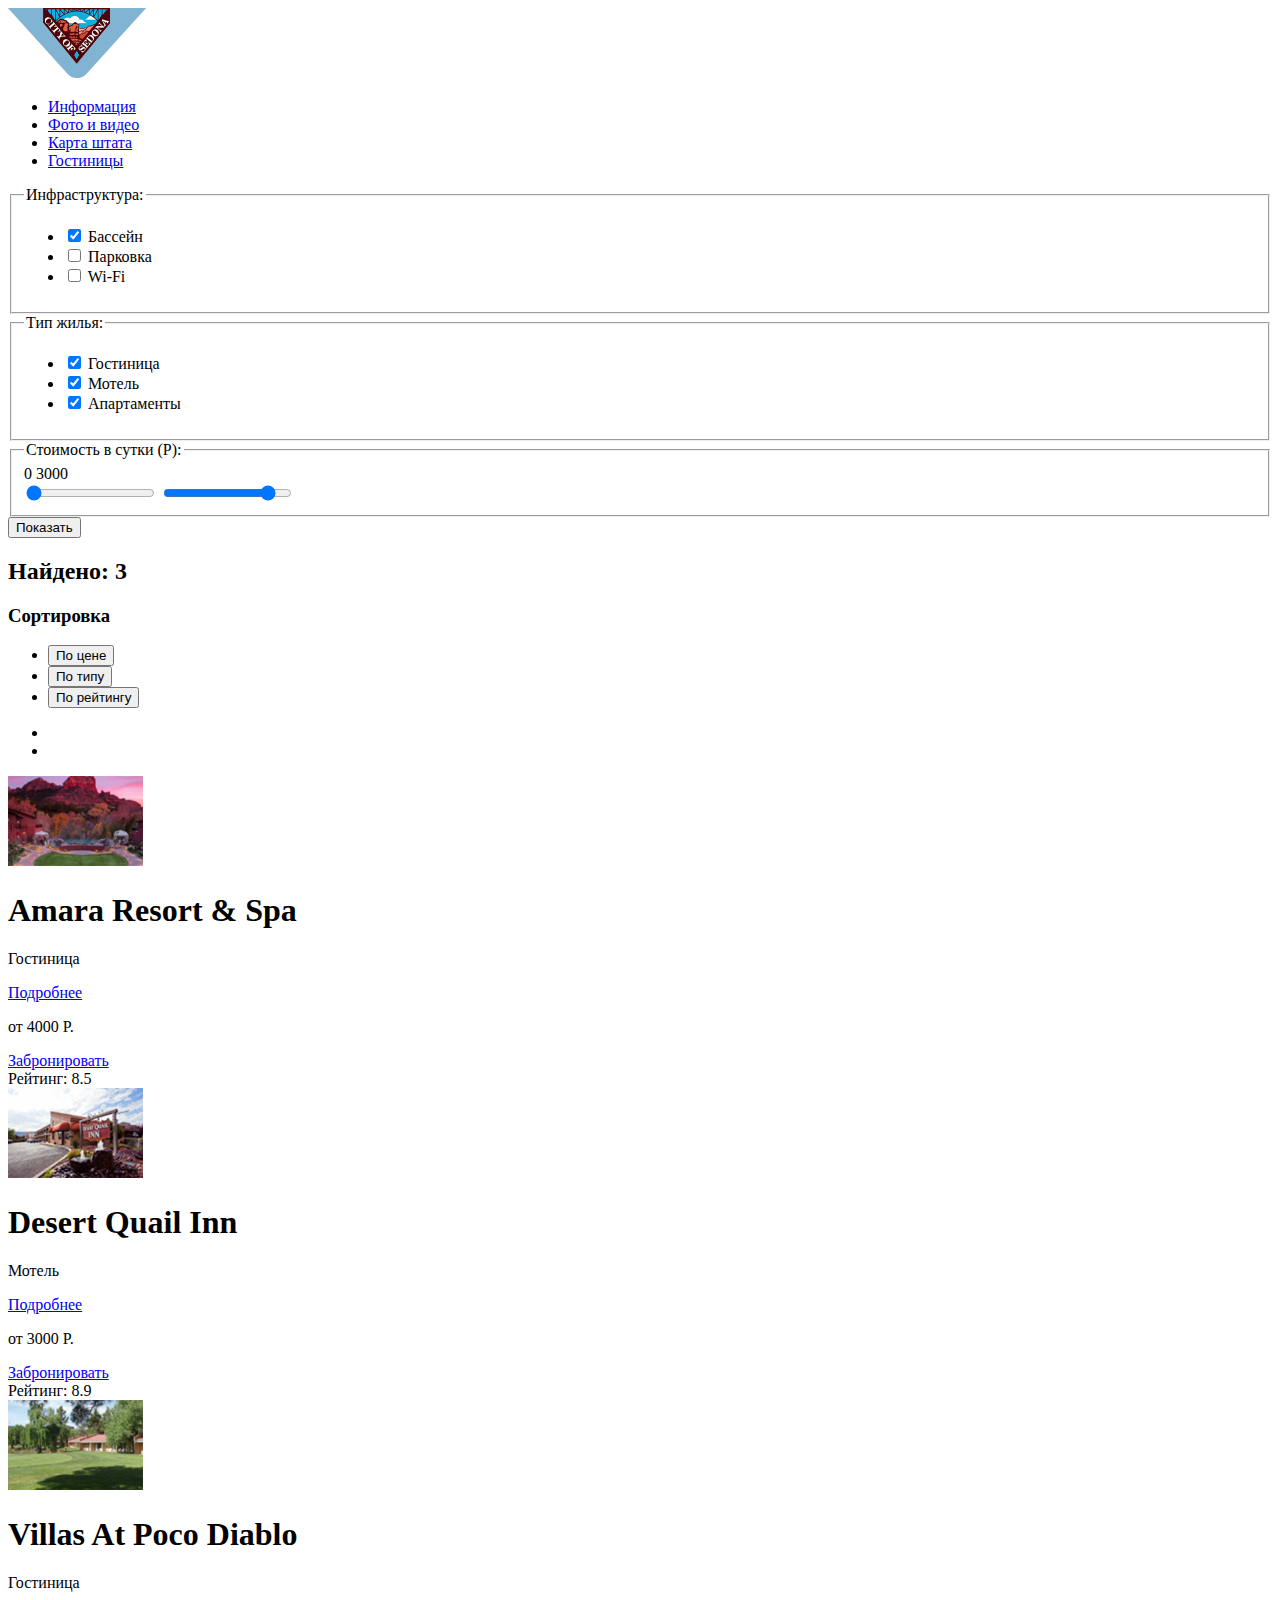
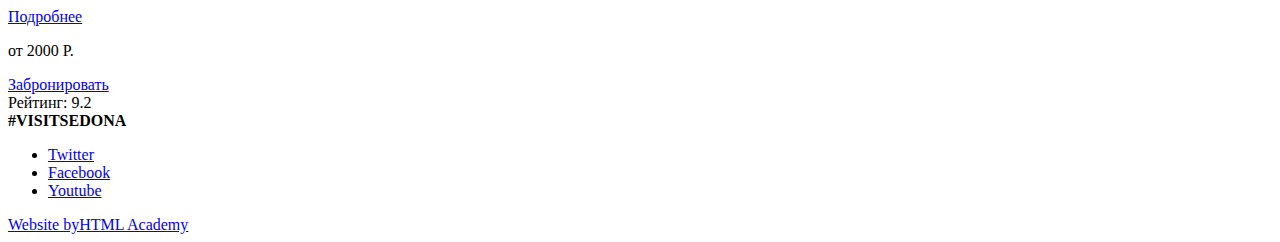
==== hotels.html @ 43c9b378 "Изменения в разметке" ====
<!DOCTYPE html>
<html lang="ru">
  <head>
    <meta charset="utf-8">
    <title>HTML Academy: Седона</title>
  </head>
  <body>
    <header class='main-header'>
      <nav class='main-navigation'>
        <a href='#' class='main-header-logo'>
            <img src='img/logo@2x.png' height='70' width='138' alt='Логотип Седоны'>  
        </a>  
        <ul class='site-navigation'>
          <li><a href='info.html'>Информация</a></li>
          <li><a href='media.html'>Фото и видео</a></li>
          <li><a href='map.html'>Карта штата</a></li>
          <li class='site-navigation-current'><a href='hotels.html'>Гостиницы</a></li>     
        </ul>
      </nav>
    </header>
    
    <main>   

        <form class='filter' method='get' action='http://echo.htmlacademy.ru'>
            <fieldset>
                <legend>Инфраструктура:</legend>
                <ul>
                    <li class='filter-option'>
                        <input type='checkbox' id='filter-option-pool' class='invisible filter-input' name='infrastructure-pool' checked>
                        <label for='filter-option-pool'>Бассейн</label>
                    </li>
                    <li class='filter-option'>
                        <input type='checkbox' id='filter-option-parking' class='invisible filter-input' name='infrastructure-parking'>
                        <label for='filter-option-parking'>Парковка</label>
                    </li>
                    <li class='filter-option'>
                        <input type='checkbox' id='filter-option-wi-fi' class='invisible filter-input' name='infrastructure-wi-fi'>
                        <label for='filter-option-wi-fi'>Wi-Fi</label>
                    </li>    
                </ul>    
            </fieldset>
            <fieldset>
                <legend>Тип жилья:</legend>
                <ul>
                    <li class='filter-option'>
                        <input type='checkbox' id='filter-option-hotel' class='invisible filter-input' name='accommodation-hotel' checked>
                        <label for='filter-option-hotel'>Гостиница</label>
                    </li>
                    <li class='filter-option'>    
                        <input type='checkbox' id='filter-option-motel' class='invisible filter-input' name='accommodation-motel' checked>
                        <label for='filter-option-motel'>Мотель</label>
                    </li>
                    <li class='filter-option'>    
                        <input type='checkbox' id='filter-option-flat' class='invisible filter-input' name='accommodation-flat' checked>
                        <label for='filter-option-flat'>Апартаменты</label>
                    </li>    
                </ul>    
            </fieldset>
            <fieldset>
                    <legend>Стоимость в сутки (Р):</legend>
                    <div>
                        <output name='pricemin'>0</output>
                        <output name='pricemax'>3000</output>
                    </div>
                    <input oninput='pricemin.value=filterpricemin.value' type='range' id='filterpricemin' class='invisible' min='0' max='3500' step='10' value='0'>
                    <input oninput='pricemax.value=filterpricemax.value' type='range' id='filterpricemax' class='invisible' min='0' max='3500' step='10' value='3000'>
            </fieldset>
            <button type='submit'>Показать</button>
        </form>
        
        <section class='results'>
            <h2>Найдено: <span class='results-count'>3</span></h2>
            <h3>Сортировка</h3>
            <ul class='results-sort'>
                <li><button class='results-sort-active'>По цене</button></li>
                <li><button>По типу</button></li>
                <li><button>По рейтингу</button></li>
                
            </ul>
            <ul class='result-buttons'>
                <li><a href='#'></a></li>
                <li class='result-buttons-active'><a href='#'></a></li>
            </ul>
        </section>    
        
        <section class='products'>
            <article class='products-item'>
                <img src='img/hotels-amara@2x.jpg' width='135' height='90' alt='Amara Resort &amp; Spa'>
                <div>
                    <h1>Amara Resort &amp; Spa</h1>
                    <div>
                        <p>Гостиница</p>
                        <a class='button products-item-details' href='#'>Подробнее</a>
                    </div>
                    <div>
                        <p>от 4000 Р.</p>
                        <a class='button products-item-book' href='#'>Забронировать</a>
                    </div>    
                </div>
                <div>
                    <div class='products-item-stars'></div>
                    <span class='button products-item-rating'>Рейтинг: 8.5</span>
                </div>
            </article>
            <article class='products-item'>
                <img src='img/hotels-desert@2x.jpg' width='135' height='90' alt='Desert Quail Inn'>
                <div>
                    <h1>Desert Quail Inn</h1>
                    <div>
                        <p>Мотель</p>
                        <a class='button products-item-details' href='#'>Подробнее</a>
                    </div>
                    <div>
                        <p>от 3000 Р.</p>
                        <a class='button products-item-book' href='#'>Забронировать</a>
                    </div>
                </div>
                <div>
                    <div class='products-item-stars'></div>
                    <span class='button products-item-rating'>Рейтинг: 8.9</span>
                </div>
            </article>
            <article class='products-item'>
                <img src='img/hotels-diablo@2x.jpg' width='135' height='90' alt='Villas At Poco Diablo'>
                <div>
                    <h1>Villas At Poco Diablo</h1>
                    <div>
                        <p>Гостиница</p>
                        <a class='button products-item-details' href='#'>Подробнее</a>
                    </div>
                    <div>
                        <p>от 2000 Р.</p>
                        <a class='button products-item-book' href='#'>Забронировать</a>
                    </div>    
                </div>
                <div>
                    <div class='products-item-stars'></div>
                    <span class='button products-item-rating'>Рейтинг: 9.2</span>
                </div>
            </article>
        </section>
      
    </main>
      
    <footer>
        <b>#VISITSEDONA</b>
        <ul>
            <li>
                <a href='#' class='social-button'>Twitter</a>
            </li>
            <li>
                <a href='#' class='social-button'>Facebook</a>
            </li>
            <li>
                <a href='#' class='social-button'>Youtube</a>
            </li>
        </ul>
        <div class='footer-copyright'>
            <a href='https://htmlacademy.ru/intensive/htmlcss' target='_blank'><span>Website by</span><span class='invisible'>HTML Academy</span></a>
        </div>
    </footer>

  </body>
</html>
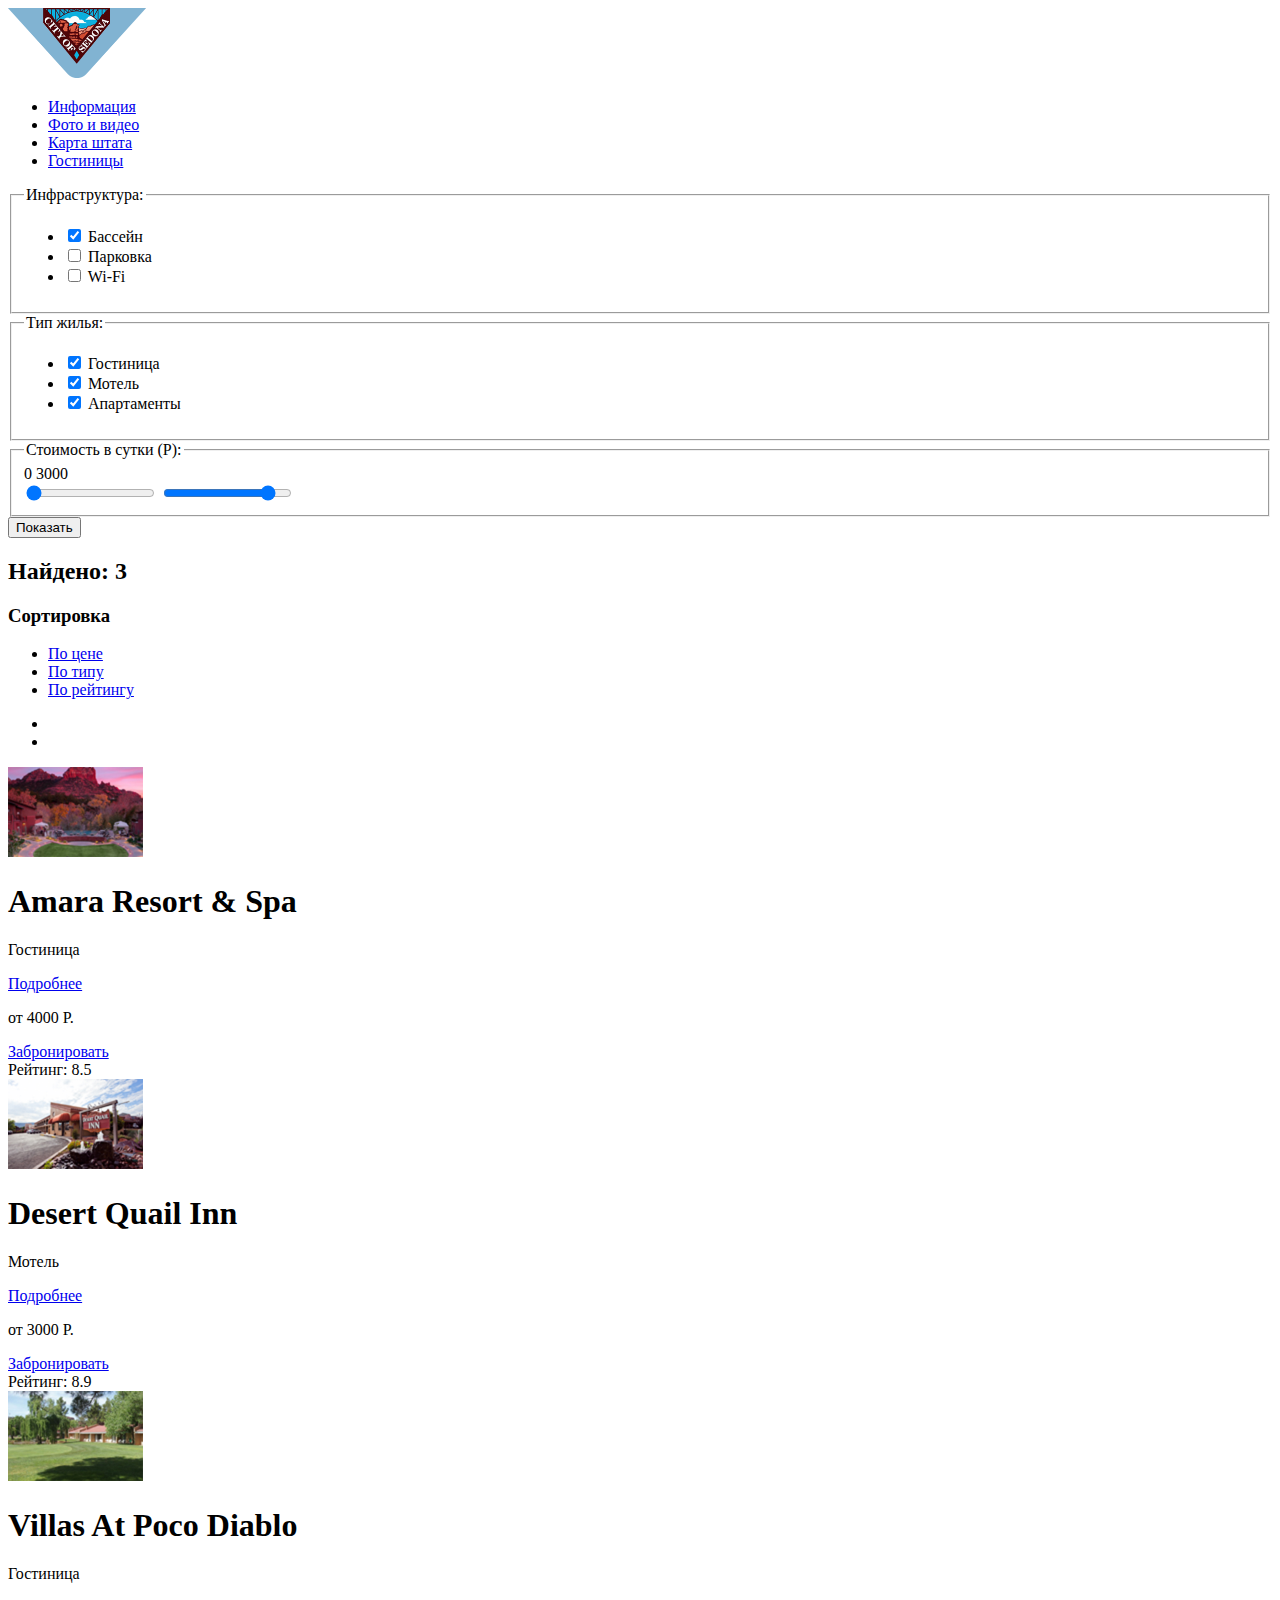
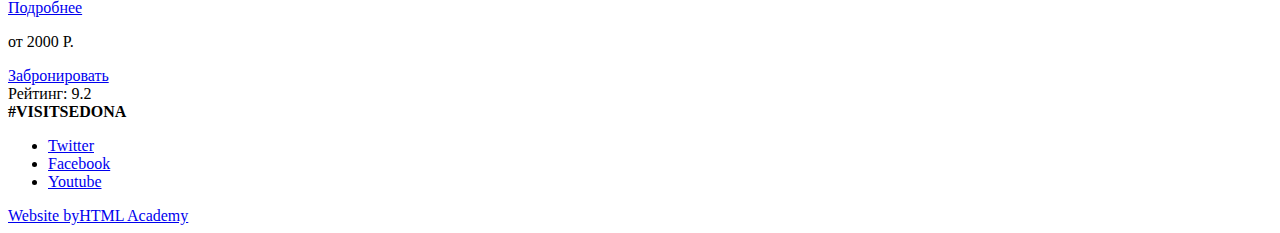
==== commit 8fe33922: "Изменения в разметке" ====
--- a/hotels.html
+++ b/hotels.html
@@ -26,15 +26,15 @@
                 <legend>Инфраструктура:</legend>
                 <ul>
                     <li class='filter-option'>
-                        <input type='checkbox' id='filter-option-pool' class='invisible filter-input' name='infrastructure-pool' checked>
+                        <input type='checkbox' id='filter-option-pool' class='visually-hidden filter-input' name='infrastructure-pool' checked>
                         <label for='filter-option-pool'>Бассейн</label>
                     </li>
                     <li class='filter-option'>
-                        <input type='checkbox' id='filter-option-parking' class='invisible filter-input' name='infrastructure-parking'>
+                        <input type='checkbox' id='filter-option-parking' class='visually-hidden filter-input' name='infrastructure-parking'>
                         <label for='filter-option-parking'>Парковка</label>
                     </li>
                     <li class='filter-option'>
-                        <input type='checkbox' id='filter-option-wi-fi' class='invisible filter-input' name='infrastructure-wi-fi'>
+                        <input type='checkbox' id='filter-option-wi-fi' class='visually-hidden filter-input' name='infrastructure-wi-fi'>
                         <label for='filter-option-wi-fi'>Wi-Fi</label>
                     </li>    
                 </ul>    
@@ -43,15 +43,15 @@
                 <legend>Тип жилья:</legend>
                 <ul>
                     <li class='filter-option'>
-                        <input type='checkbox' id='filter-option-hotel' class='invisible filter-input' name='accommodation-hotel' checked>
+                        <input type='checkbox' id='filter-option-hotel' class='visually-hidden filter-input' name='accommodation-hotel' checked>
                         <label for='filter-option-hotel'>Гостиница</label>
                     </li>
                     <li class='filter-option'>    
-                        <input type='checkbox' id='filter-option-motel' class='invisible filter-input' name='accommodation-motel' checked>
+                        <input type='checkbox' id='filter-option-motel' class='visually-hidden filter-input' name='accommodation-motel' checked>
                         <label for='filter-option-motel'>Мотель</label>
                     </li>
                     <li class='filter-option'>    
-                        <input type='checkbox' id='filter-option-flat' class='invisible filter-input' name='accommodation-flat' checked>
+                        <input type='checkbox' id='filter-option-flat' class='visually-hidden filter-input' name='accommodation-flat' checked>
                         <label for='filter-option-flat'>Апартаменты</label>
                     </li>    
                 </ul>    
@@ -62,8 +62,8 @@
                         <output name='pricemin'>0</output>
                         <output name='pricemax'>3000</output>
                     </div>
-                    <input oninput='pricemin.value=filterpricemin.value' type='range' id='filterpricemin' class='invisible' min='0' max='3500' step='10' value='0'>
-                    <input oninput='pricemax.value=filterpricemax.value' type='range' id='filterpricemax' class='invisible' min='0' max='3500' step='10' value='3000'>
+                    <input oninput='pricemin.value=filterpricemin.value' type='range' id='filterpricemin' class='visually-hidden' min='0' max='3500' step='10' value='0'>
+                    <input oninput='pricemax.value=filterpricemax.value' type='range' id='filterpricemax' class='visually-hidden' min='0' max='3500' step='10' value='3000'>
             </fieldset>
             <button type='submit'>Показать</button>
         </form>
@@ -72,9 +72,9 @@
             <h2>Найдено: <span class='results-count'>3</span></h2>
             <h3>Сортировка</h3>
             <ul class='results-sort'>
-                <li><button class='results-sort-active'>По цене</button></li>
-                <li><button>По типу</button></li>
-                <li><button>По рейтингу</button></li>
+                <li><a href='#' class='results-sort-active'>По цене</a></li>
+                <li><a href='#'>По типу</a></li>
+                <li><a href='#'>По рейтингу</a></li>
                 
             </ul>
             <ul class='result-buttons'>
@@ -156,7 +156,7 @@
             </li>
         </ul>
         <div class='footer-copyright'>
-            <a href='https://htmlacademy.ru/intensive/htmlcss' target='_blank'><span>Website by</span><span class='invisible'>HTML Academy</span></a>
+            <a href='https://htmlacademy.ru/intensive/htmlcss' target='_blank'><span>Website by</span><span class='visually-hidden'>HTML Academy</span></a>
         </div>
     </footer>
 
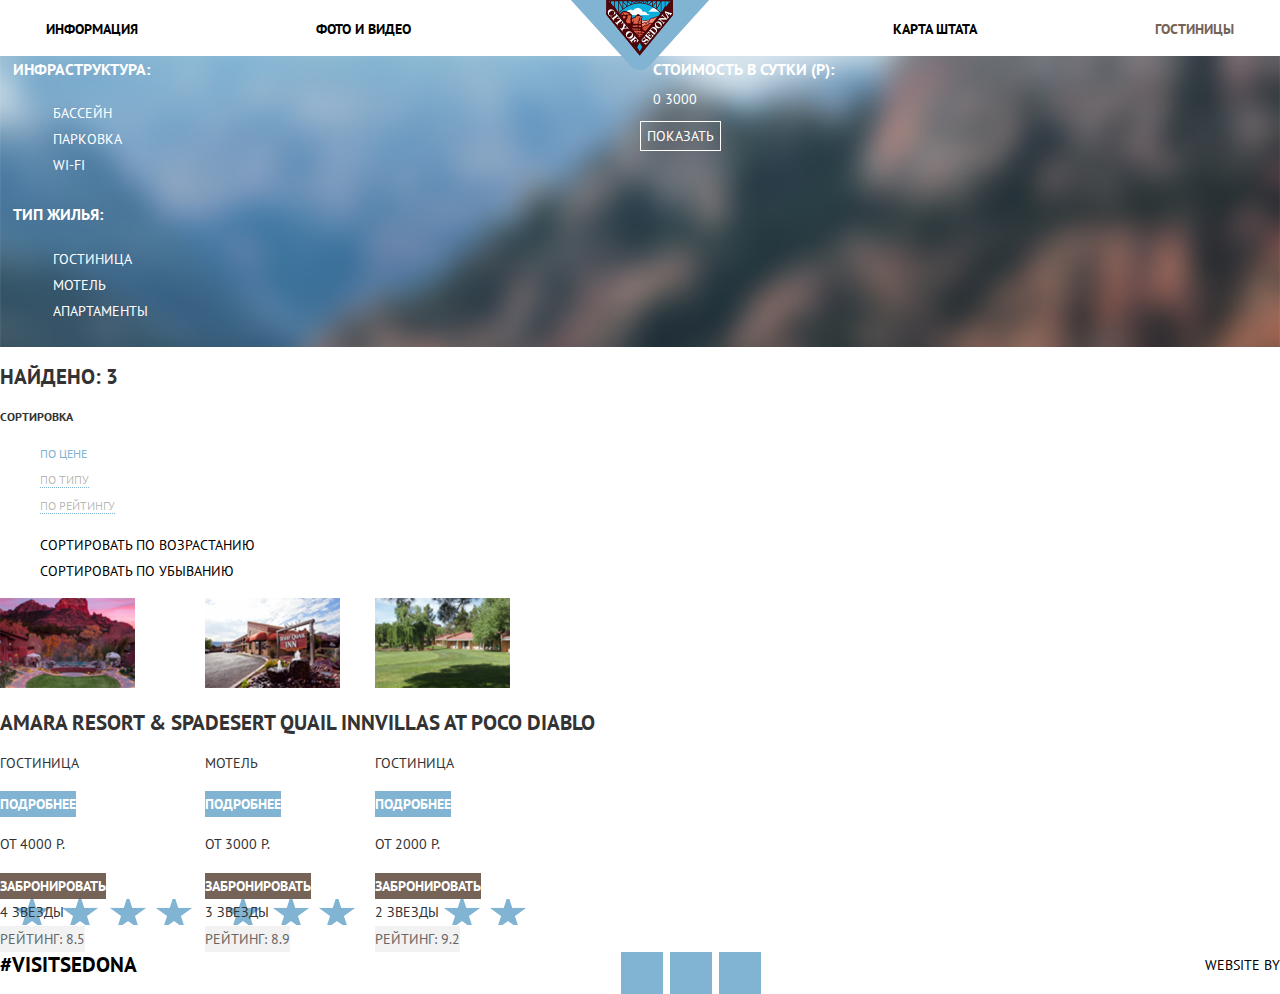
==== commit b61d15c1: "/" ====
--- a/hotels.html
+++ b/hotels.html
@@ -3,6 +3,9 @@
   <head>
     <meta charset="utf-8">
     <title>HTML Academy: Седона</title>
+    <link href="https://fonts.googleapis.com/css?family=PT+Sans:400,700&amp;subset=cyrillic,cyrillic-ext,latin-ext" rel="stylesheet">
+    <link href='css/normalize.css' rel='stylesheet'>
+    <link href='css/style.css' rel='stylesheet'>  
   </head>
   <body>
     <header class='main-header'>
@@ -14,59 +17,64 @@
           <li><a href='info.html'>Информация</a></li>
           <li><a href='media.html'>Фото и видео</a></li>
           <li><a href='map.html'>Карта штата</a></li>
-          <li class='site-navigation-current'><a href='hotels.html'>Гостиницы</a></li>     
+          <li><a class='active' href='hotels.html'>Гостиницы</a></li>     
         </ul>
       </nav>
     </header>
     
     <main>   
-
-        <form class='filter' method='get' action='http://echo.htmlacademy.ru'>
-            <fieldset>
-                <legend>Инфраструктура:</legend>
-                <ul>
-                    <li class='filter-option'>
-                        <input type='checkbox' id='filter-option-pool' class='visually-hidden filter-input' name='infrastructure-pool' checked>
-                        <label for='filter-option-pool'>Бассейн</label>
-                    </li>
-                    <li class='filter-option'>
-                        <input type='checkbox' id='filter-option-parking' class='visually-hidden filter-input' name='infrastructure-parking'>
-                        <label for='filter-option-parking'>Парковка</label>
-                    </li>
-                    <li class='filter-option'>
-                        <input type='checkbox' id='filter-option-wi-fi' class='visually-hidden filter-input' name='infrastructure-wi-fi'>
-                        <label for='filter-option-wi-fi'>Wi-Fi</label>
-                    </li>    
-                </ul>    
-            </fieldset>
-            <fieldset>
-                <legend>Тип жилья:</legend>
-                <ul>
-                    <li class='filter-option'>
-                        <input type='checkbox' id='filter-option-hotel' class='visually-hidden filter-input' name='accommodation-hotel' checked>
-                        <label for='filter-option-hotel'>Гостиница</label>
-                    </li>
-                    <li class='filter-option'>    
-                        <input type='checkbox' id='filter-option-motel' class='visually-hidden filter-input' name='accommodation-motel' checked>
-                        <label for='filter-option-motel'>Мотель</label>
-                    </li>
-                    <li class='filter-option'>    
-                        <input type='checkbox' id='filter-option-flat' class='visually-hidden filter-input' name='accommodation-flat' checked>
-                        <label for='filter-option-flat'>Апартаменты</label>
-                    </li>    
-                </ul>    
-            </fieldset>
-            <fieldset>
-                    <legend>Стоимость в сутки (Р):</legend>
-                    <div>
-                        <output name='pricemin'>0</output>
-                        <output name='pricemax'>3000</output>
-                    </div>
-                    <input oninput='pricemin.value=filterpricemin.value' type='range' id='filterpricemin' class='visually-hidden' min='0' max='3500' step='10' value='0'>
-                    <input oninput='pricemax.value=filterpricemax.value' type='range' id='filterpricemax' class='visually-hidden' min='0' max='3500' step='10' value='3000'>
-            </fieldset>
-            <button type='submit'>Показать</button>
-        </form>
+        <section class='filter'>
+            <form method='get' action='http://echo.htmlacademy.ru'>
+                <div>
+                    <fieldset>
+                        <legend>Инфраструктура:</legend>
+                        <ul>
+                            <li class='filter-option'>
+                                <input type='checkbox' id='filter-option-pool' class='visually-hidden filter-input' name='infrastructure-pool' checked>
+                                <label for='filter-option-pool'>Бассейн</label>
+                            </li>
+                            <li class='filter-option'>
+                                <input type='checkbox' id='filter-option-parking' class='visually-hidden filter-input' name='infrastructure-parking'>
+                                <label for='filter-option-parking'>Парковка</label>
+                            </li>
+                            <li class='filter-option'>
+                                <input type='checkbox' id='filter-option-wi-fi' class='visually-hidden filter-input' name='infrastructure-wi-fi'>
+                                <label for='filter-option-wi-fi'>Wi-Fi</label>
+                            </li>    
+                        </ul>    
+                    </fieldset>
+                    <fieldset>
+                        <legend>Тип жилья:</legend>
+                        <ul>
+                            <li class='filter-option'>
+                                <input type='checkbox' id='filter-option-hotel' class='visually-hidden filter-input' name='accommodation-hotel' checked>
+                                <label for='filter-option-hotel'>Гостиница</label>
+                            </li>
+                            <li class='filter-option'>    
+                                <input type='checkbox' id='filter-option-motel' class='visually-hidden filter-input' name='accommodation-motel' checked>
+                                <label for='filter-option-motel'>Мотель</label>
+                            </li>
+                            <li class='filter-option'>    
+                                <input type='checkbox' id='filter-option-flat' class='visually-hidden filter-input' name='accommodation-flat' checked>
+                                <label for='filter-option-flat'>Апартаменты</label>
+                            </li>    
+                        </ul>    
+                    </fieldset>
+                </div>
+                <div>
+                    <fieldset>
+                            <legend>Стоимость в сутки (Р):</legend>
+                            <div>
+                                <output name='pricemin'>0</output>
+                                <output name='pricemax'>3000</output>
+                            </div>
+                            <input oninput='pricemin.value=filterpricemin.value' type='range' id='filterpricemin' class='visually-hidden' min='0' max='3500' step='10' value='0'>
+                            <input oninput='pricemax.value=filterpricemax.value' type='range' id='filterpricemax' class='visually-hidden' min='0' max='3500' step='10' value='3000'>
+                    </fieldset>
+                    <button type='submit'>Показать</button>
+                </div>    
+            </form>
+        </section> 
         
         <section class='results'>
             <h2>Найдено: <span class='results-count'>3</span></h2>
@@ -78,8 +86,8 @@
                 
             </ul>
             <ul class='result-buttons'>
-                <li><a href='#'></a></li>
-                <li class='result-buttons-active'><a href='#'></a></li>
+                <li><a href='#'>Сортировать по возрастанию</a></li>
+                <li class='result-buttons-active'><a href='#'>Сортировать по убыванию</a></li>
             </ul>
         </section>    
         
@@ -98,7 +106,7 @@
                     </div>    
                 </div>
                 <div>
-                    <div class='products-item-stars'></div>
+                    <div class='products-item-stars stars-four'>4 звезды</div>
                     <span class='button products-item-rating'>Рейтинг: 8.5</span>
                 </div>
             </article>
@@ -116,7 +124,7 @@
                     </div>
                 </div>
                 <div>
-                    <div class='products-item-stars'></div>
+                    <div class='products-item-stars stars-three'>3 звезды</div>
                     <span class='button products-item-rating'>Рейтинг: 8.9</span>
                 </div>
             </article>
@@ -134,7 +142,7 @@
                     </div>    
                 </div>
                 <div>
-                    <div class='products-item-stars'></div>
+                    <div class='products-item-stars stars-two'>2 звезды</div>
                     <span class='button products-item-rating'>Рейтинг: 9.2</span>
                 </div>
             </article>
@@ -143,16 +151,16 @@
     </main>
       
     <footer>
-        <b>#VISITSEDONA</b>
+        <a href='#'>#VISITSEDONA</a>
         <ul>
             <li>
-                <a href='#' class='social-button'>Twitter</a>
+                <a href='#' class='button social-button'>Twitter</a>
             </li>
             <li>
-                <a href='#' class='social-button'>Facebook</a>
+                <a href='#' class='button social-button'>Facebook</a>
             </li>
             <li>
-                <a href='#' class='social-button'>Youtube</a>
+                <a href='#' class='button social-button'>Youtube</a>
             </li>
         </ul>
         <div class='footer-copyright'>
--- a/css/style.css
+++ b/css/style.css
@@ -0,0 +1,517 @@
+body {
+    margin: 0;
+    padding: 0;
+    
+    font-family: 'PT Sans', Arial, sans-serif;
+    font-size: 14px;
+    line-height: 26px;
+    text-transform: uppercase;
+    color: #333333;
+    font-weight: 400;
+    
+    background-color: #fff;
+}
+
+.container {
+    padding: 0;
+    margin: 0 auto;
+    max-width: 1200px;
+    min-width: 768px;
+}
+
+a {
+    text-decoration: none;
+    color: #000;
+}
+
+.button {
+    font: inherit;
+    font-weight: 700;
+    text-align: center;
+    color: #fff;
+    vertical-align: middle;
+    text-transform: uppercase;
+    display: inline-block;
+    
+    background-color: #81b3d2;
+    border: none;
+}
+
+.button:hover,
+.button:focus {
+    background-color: #669ec0;
+}
+
+.button:active {
+    background-color: #5496bd;
+    color: rgba(255, 255, 255, 0.3);
+}
+
+.visually-hidden:not(:focus):not(:active) {
+    position: absolute;
+    
+    width: 1px;
+    height: 1px;
+    margin: -1px;
+    border: 0;
+    padding: 0;
+    
+    white-space: nowrap;
+    
+    clip-path: inset(100%);
+    clip: rect(0 0 0 0);
+    overflow: hidden;
+}
+
+/* navigation */
+
+
+.main-header-logo {
+    position: absolute;
+    top: 0;
+    left: 50%;
+    transform: translateX(-50%);
+}
+
+.main-navigation {
+    margin: 0;
+    padding: 0;
+}
+.main-navigation ul {
+    margin: 0;
+    padding: 14px 46px;
+}
+
+.site-navigation {
+    list-style: none;
+    
+    display: flex;
+    justify-content: space-between;
+}
+
+.site-navigation li {
+    padding: 0;
+    margin-left: 15%;
+}
+
+.site-navigation li:first-child {
+    margin-left: 0;
+}
+
+.site-navigation li:nth-child(2) {
+    margin-right: auto;
+}
+
+.site-navigation a {
+    color: #000;
+    font-weight: 700;
+    vertical-align: middle;
+}
+
+.site-navigation .active {
+    color: #766357;
+}
+
+.site-navigation a:hover,
+.site-navigation a:focus {
+    color: #81b3d2;
+}
+
+.site-navigation a:active {
+    color: rgba(0, 0, 0, 0.3);
+}
+
+/* index - welcome */
+
+.welcome {
+    padding-top: 77px;
+    padding-bottom: 92px;
+    
+    background-image: url('../img/divider.png'), url('../img/background.jpg');
+    background-position: bottom center, top center;
+    background-size: 100%, 100%;
+    background-repeat: no-repeat, no-repeat;
+}
+
+.welcome img {
+    display: block;
+    margin: 0 auto;
+}
+
+
+/* index - features */
+
+.features {
+    text-align: center;
+    margin: 0;
+    padding: 0;
+}
+
+.features b {
+    margin: 64px auto 45px;
+    display: block;
+    width: 441px;
+    
+    font-size: 21px;
+    line-height: 26px;
+    color: #000;
+}
+
+.features p:first-of-type {
+    line-height: 26px;
+    margin-bottom: 63px;
+}
+
+.features h3 {
+    font-size: 21px;
+    line-height: 21px;
+    color: #000;
+}
+
+.features-list-row {
+    display: flex;
+    justify-content: space-between;
+    align-content: center;
+}
+
+.features-list-row:nth-of-type(odd) {
+    height: 256px;
+}
+
+.features-list-row div {
+    flex-grow: 1;
+}
+
+.features-list-row div:not(.features-image):not(.features-icon) {
+    margin: 0 auto;
+    padding-top: 48px;
+}
+
+.features-list-row .blue {
+    background-color: #81b3d2;
+    color: #fff;
+    
+    max-width: 400px;
+    min-width: 256px;
+    flex-grow: 1;
+}
+
+.features-list-row .features-image {
+    max-width: 800px;
+    min-width: 512px;
+    flex-grow: 2;
+    overflow: hidden;
+}
+
+.features-list-row:last-child {
+    background-color: #eee;
+}
+
+.features-icon h3 {
+    position: relative;
+    padding-top: 180px;
+}
+
+.features-icon {
+    margin-bottom: 80px;
+}
+
+.accommodation h3::before,
+.food h3::before,
+.gifts h3::before {
+    content: '';
+    position: absolute;
+    left: 50%;
+    transform: translateX(-50%);
+    bottom: 50px;
+    display: block;
+    background-repeat: no-repeat;
+}
+
+.accommodation h3::before {
+    height: 72px;
+    width: 74px;
+    background-image: url('../img/icon-house.svg');
+}
+
+.food h3::before {
+    height: 70px;
+    width: 74px;
+    background-image: url('../img/icon-burger.svg');
+}
+
+.gifts h3::before {
+    height: 76px;
+    width: 64px;
+    background-image: url('../img/icon-gifts.svg');
+}
+
+
+/* index - booking */
+
+
+.booking-description {
+    text-align: center;
+    padding-top: 60px;
+    position: relative;
+}
+
+.booking-description b {
+    font-size: 30px;
+    line-height: 36px;
+    color: #000;
+    margin-bottom: 40px;
+    display: block;
+}
+
+.booking-description p {
+    line-height: 24px;
+    margin-bottom: 57px;
+}
+
+.booking-search {
+    font: inherit;
+    font-size: 21px;
+    line-height: 26px;
+    font-weight: 700;
+    text-align: center;
+    vertical-align: middle;
+    color: #fff;
+    border: none;
+    background-color: #766357;
+    text-transform: uppercase;
+    width: 568px;
+    height: 86px;
+}
+
+.booking-search:hover,
+.booking-search:focus {
+    background-color: #604e43;
+}
+
+.booking-search:active {
+    background-color: #503e33;
+    color: rgba(255, 255, 255, 0.3);
+}
+
+.modal-booking{
+    background-color: #fff;
+    box-shadow: 0 7px 15px 0 rgba(0, 0, 0, 0.15);
+    position: absolute;
+    width: 568px;
+    left: 50%;
+    transform: translateX(-50%);
+}
+
+.booking-form {
+    padding: 58px;
+}
+
+.booking-form fieldset {
+    border: none;
+}
+
+.booking-form label,
+.booking-form input {
+    font-weight: 700;
+    line-height: 26px;
+}
+
+.booking-form input {
+    background-color: #f2f2f2;
+    border: none;
+}
+
+/* hotels - form */
+
+.filter {
+    background-image: url('../img/filter-background@2x.jpg');
+    background-size: 100%;
+    background-position: top center;
+    background-repeat: no-repeat;
+}
+
+.filter ul {
+    list-style: none;
+}
+
+.filter fieldset {
+    border: none;
+}
+
+.filter legend {
+    font-size: 16px;
+    font-weight: 700;
+    color: #fff;
+}
+
+.filter label,
+.filter output {
+    color: #fff;
+}
+
+.filter button[type='submit'] {
+    color: #fff;
+    background: none;
+    border: 1px solid #fff;
+    font: inherit;
+    text-transform: uppercase;
+    text-align: center;
+    vertical-align: middle;
+}
+
+/* hotels - results */
+
+.results ul {
+    list-style: none;
+}
+
+.results h2 {
+    font-size: 21px;
+    line-height: 26px;
+}
+
+.results h3 {
+    font-size: 12px;
+    line-height: 18px;
+}
+
+.results-sort a {
+    font-size: 12px;
+    line-height: 18px;
+    color: rgba(0, 0, 0, 0.3);
+    border-bottom: 1px dotted #81b3d2;
+}
+
+.results-sort a:hover,
+.results-sort a:focus {
+    color: #81b3d2;
+}
+
+.results-sort a:active {
+    color: #000;
+    border: none;
+}
+
+a.results-sort-active {
+    color: #81b3d2;
+    border: none;
+}
+
+/* hotels - products */
+
+.products h1 {
+    font-size: 21px;
+    line-height: 26px;
+}
+
+.products h1:hover,
+.products h1:focus {
+    color: #81b3d2;
+}
+
+.products h1:active {
+    color: rgba(0, 0, 0, 0.3);
+}
+
+.products-item-book {
+    background-color: #766357;
+}
+
+.products-item-book:hover,
+.products-item-book:focus {
+    background-color: #604e43;
+}
+
+.products-item-book:active {
+    background-color: #503e33;
+    color: rgba(255, 255, 255, 0.3);
+}
+
+.products-item-rating {
+    color: #666666;
+    background-color: #f2f2f2;
+    font-weight: 400;
+}
+
+.stars-four,
+.stars-three,
+.stars-two {
+    background-position: center;
+    background-repeat: no-repeat;
+}
+
+.stars-four {
+    background-image: url('../img/4-stars.png');
+}
+
+.stars-three {
+    background-image: url('../img/3-stars.png');
+}
+
+.stars-two {
+    background-image: url('../img/2-stars.png');
+}
+
+/* footer */
+
+footer {
+    background-color: rgba(255, 255, 255, 0.9);
+}
+
+footer ul {
+    list-style: none;
+    margin: 0 auto;
+}
+
+.social-button {
+    font-size: 0;
+    background-color: #81b3d2;
+    width: 42px;
+    height: 42px;
+}
+
+footer a {
+    font-weight: 700;
+    font-size: 21px;
+}
+
+.footer-copyright a {
+    font-weight: 400;
+    font-size: 14px;
+}
+
+/* layout */
+
+footer {
+    display: flex;
+    justify-content: space-between;
+}
+
+footer ul {
+    display: flex;
+}
+
+footer ul li {
+    margin-right: 7px; 
+}
+
+footer ul li:last-of-type {
+    margin-right: 0;
+}
+
+
+/* layout - hotels */
+
+.filter form {
+    display: flex;
+}
+
+.filter div {
+    width: 500%;
+}
+
+.products {
+    display: flex;
+}
+
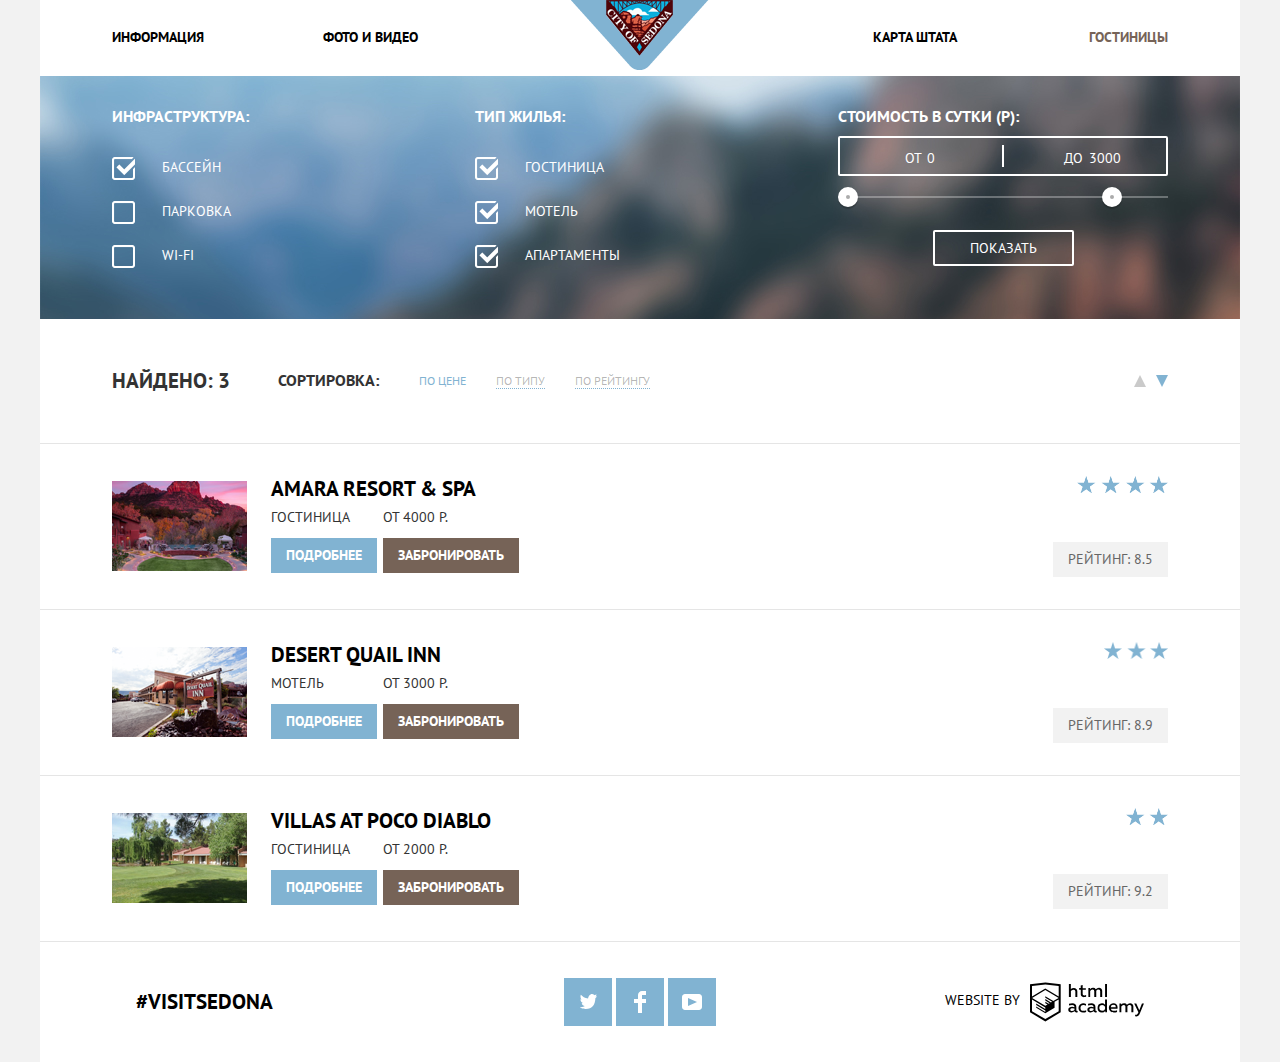
==== commit afedbb98: "Добавлены стили, изменения в разметке" ====
--- a/hotels.html
+++ b/hotels.html
@@ -8,165 +8,223 @@
     <link href='css/style.css' rel='stylesheet'>  
   </head>
   <body>
-    <header class='main-header'>
-      <nav class='main-navigation'>
-        <a href='#' class='main-header-logo'>
-            <img src='img/logo@2x.png' height='70' width='138' alt='Логотип Седоны'>  
-        </a>  
-        <ul class='site-navigation'>
-          <li><a href='info.html'>Информация</a></li>
-          <li><a href='media.html'>Фото и видео</a></li>
-          <li><a href='map.html'>Карта штата</a></li>
-          <li><a class='active' href='hotels.html'>Гостиницы</a></li>     
-        </ul>
-      </nav>
-    </header>
+      
+      <div class='wrapper'> 
+      
+        <header class='main-header'>
+            <a href='index.html' class='main-header-logo'>
+                <img src='img/logo.png' height='70' width='138' alt='Логотип Седоны'>  
+            </a> 
+          <nav> 
+            <ul class='main-navigation'>
+              <li><a href='info.html'>Информация</a></li>
+              <li><a href='media.html'>Фото и видео</a></li>
+              <li><a href='map.html'>Карта штата</a></li>
+              <li><a class='current' href='hotels.html'>Гостиницы</a></li>     
+            </ul>
+          </nav>
+        </header>
     
-    <main>   
-        <section class='filter'>
-            <form method='get' action='http://echo.htmlacademy.ru'>
-                <div>
-                    <fieldset>
-                        <legend>Инфраструктура:</legend>
-                        <ul>
-                            <li class='filter-option'>
-                                <input type='checkbox' id='filter-option-pool' class='visually-hidden filter-input' name='infrastructure-pool' checked>
-                                <label for='filter-option-pool'>Бассейн</label>
-                            </li>
-                            <li class='filter-option'>
-                                <input type='checkbox' id='filter-option-parking' class='visually-hidden filter-input' name='infrastructure-parking'>
-                                <label for='filter-option-parking'>Парковка</label>
-                            </li>
-                            <li class='filter-option'>
-                                <input type='checkbox' id='filter-option-wi-fi' class='visually-hidden filter-input' name='infrastructure-wi-fi'>
-                                <label for='filter-option-wi-fi'>Wi-Fi</label>
-                            </li>    
-                        </ul>    
-                    </fieldset>
-                    <fieldset>
-                        <legend>Тип жилья:</legend>
-                        <ul>
-                            <li class='filter-option'>
-                                <input type='checkbox' id='filter-option-hotel' class='visually-hidden filter-input' name='accommodation-hotel' checked>
-                                <label for='filter-option-hotel'>Гостиница</label>
-                            </li>
-                            <li class='filter-option'>    
-                                <input type='checkbox' id='filter-option-motel' class='visually-hidden filter-input' name='accommodation-motel' checked>
-                                <label for='filter-option-motel'>Мотель</label>
-                            </li>
-                            <li class='filter-option'>    
-                                <input type='checkbox' id='filter-option-flat' class='visually-hidden filter-input' name='accommodation-flat' checked>
-                                <label for='filter-option-flat'>Апартаменты</label>
-                            </li>    
-                        </ul>    
-                    </fieldset>
-                </div>
-                <div>
-                    <fieldset>
-                            <legend>Стоимость в сутки (Р):</legend>
-                            <div>
-                                <output name='pricemin'>0</output>
-                                <output name='pricemax'>3000</output>
-                            </div>
-                            <input oninput='pricemin.value=filterpricemin.value' type='range' id='filterpricemin' class='visually-hidden' min='0' max='3500' step='10' value='0'>
-                            <input oninput='pricemax.value=filterpricemax.value' type='range' id='filterpricemax' class='visually-hidden' min='0' max='3500' step='10' value='3000'>
-                    </fieldset>
-                    <button type='submit'>Показать</button>
-                </div>    
-            </form>
-        </section> 
-        
-        <section class='results'>
-            <h2>Найдено: <span class='results-count'>3</span></h2>
-            <h3>Сортировка</h3>
-            <ul class='results-sort'>
-                <li><a href='#' class='results-sort-active'>По цене</a></li>
-                <li><a href='#'>По типу</a></li>
-                <li><a href='#'>По рейтингу</a></li>
-                
+        <main class='inner-page'>   
+            <section class='filter'>
+                <form class='filter-form container' method='get' action='http://echo.htmlacademy.ru'>
+                        <fieldset>
+                            <legend>Инфраструктура:</legend>
+                            <ul>
+                                <li class='filter-option'>
+                                    <input type='checkbox' id='filter-option-pool' class='visually-hidden filter-input' name='infrastructure-pool' checked>
+                                    <label for='filter-option-pool'>Бассейн</label>
+                                </li>
+                                <li class='filter-option'>
+                                    <input type='checkbox' id='filter-option-parking' class='visually-hidden filter-input' name='infrastructure-parking'>
+                                    <label for='filter-option-parking'>Парковка</label>
+                                </li>
+                                <li class='filter-option'>
+                                    <input type='checkbox' id='filter-option-wi-fi' class='visually-hidden filter-input' name='infrastructure-wi-fi'>
+                                    <label for='filter-option-wi-fi'>Wi-Fi</label>
+                                </li>    
+                            </ul>    
+                        </fieldset>
+                        <fieldset>
+                            <legend>Тип жилья:</legend>
+                            <ul>
+                                <li class='filter-option'>
+                                    <input type='checkbox' id='filter-option-hotel' class='visually-hidden filter-input' name='accommodation-hotel' checked>
+                                    <label for='filter-option-hotel'>Гостиница</label>
+                                </li>
+                                <li class='filter-option'>    
+                                    <input type='checkbox' id='filter-option-motel' class='visually-hidden filter-input' name='accommodation-motel' checked>
+                                    <label for='filter-option-motel'>Мотель</label>
+                                </li>
+                                <li class='filter-option'>    
+                                    <input type='checkbox' id='filter-option-flat' class='visually-hidden filter-input' name='accommodation-flat' checked>
+                                    <label for='filter-option-flat'>Апартаменты</label>
+                                </li>    
+                            </ul>    
+                        </fieldset>
+                    <div class='filter-range'>
+                        <div class='filter-range-title'>Стоимость в сутки (Р):</div>
+                        <div class='price-controls'>
+                            <label class='min-price'>от <input type='text' name='min-price' value='0'></label>
+                            <label class='max-price'>до <input type='text' name='max-price' value='3000'></label>
+                        </div>
+                        <div class='range-controls'>
+                            <div class='scale'>
+                                <div class='bar'></div>
+                            </div>
+                            <div class='range-toggle range-toggle-min'></div>
+                            <div class='range-toggle range-toggle-max'></div>
+                        </div>
+                        <button class='btn-transparent' type='submit'>Показать</button>
+                    </div> 
+                </form>
+            </section> 
+
+            <section class='results container'>
+                <h2>Найдено: <span class='results-count'>3</span></h2>
+                <h3>Сортировка:</h3>
+                <ul class='results-sort'>
+                    <li><a href='#' class='results-sort-active'>По цене</a></li>
+                    <li><a href='#'>По типу</a></li>
+                    <li><a href='#'>По рейтингу</a></li>
+                </ul>
+                <ul class='results-buttons'>
+                    <li>
+                        <a href='#'>
+                            <span class='visually-hidden'>Сортировать по возрастанию</span>
+                            <div class='arrow arrow-up'></div>
+                        </a>
+                    </li>
+                    <li class='result-buttons-active'>
+                        <a href='#'>
+                            <span class='visually-hidden'>Сортировать по убыванию</span>
+                            <div class='arrow arrow-down'></div>
+                        </a>
+                    </li>
+                </ul>
+            </section>    
+
+            <section class='products'>
+                <article class='products-item container'>
+                    <div class='products-image'>
+                        <img src='img/hotels-1.png' width='135' height='90' alt='Amara Resort &amp; Spa'>
+                    </div>    
+                    <div>
+                        <h1>Amara Resort &amp; Spa</h1>
+                        <div class='products-item-info'>
+                            <div>
+                                <p>Гостиница</p>
+                                <a class='button-blue products-item-details' href='#'>Подробнее</a>
+                            </div>
+                            <div>
+                                <p>от 4000 Р.</p>
+                                <a class='button-brown products-item-book' href='#'>Забронировать</a>
+                            </div> 
+                        </div>    
+                    </div>
+                    <div class='products-rating'>
+                        <div class='products-item-stars stars-four'><span class='visually-hidden'>4 звезды</span></div>
+                        <span class='button-blue products-item-rating'>Рейтинг: 8.5</span>
+                    </div>
+                </article>
+                <article class='products-item container'>
+                    <div class='products-image'>
+                        <img src='img/hotels-2.png' width='135' height='90' alt='Desert Quail Inn'>
+                    </div>    
+                    <div>
+                        <h1>Desert Quail Inn</h1>
+                        <div class='products-item-info'>
+                            <div>
+                                <p>Мотель</p>
+                                <a class='button-blue products-item-details' href='#'>Подробнее</a>
+                            </div>
+                            <div>
+                                <p>от 3000 Р.</p>
+                                <a class='button-brown products-item-book' href='#'>Забронировать</a>
+                            </div>
+                        </div>    
+                    </div>
+                    <div class='products-rating'>
+                        <div class='products-item-stars stars-three'><span class='visually-hidden'>3 звезды</span></div>
+                        <span class='button-blue products-item-rating'>Рейтинг: 8.9</span>
+                    </div>
+                </article>
+                <article class='products-item container'>
+                    <div class='products-image'>
+                        <img src='img/hotels-3.png' width='135' height='90' alt='Villas At Poco Diablo'>
+                    </div>    
+                    <div>
+                        <h1>Villas At Poco Diablo</h1>
+                        <div class='products-item-info'>
+                            <div>
+                                <p>Гостиница</p>
+                                <a class='button-blue products-item-details' href='#'>Подробнее</a>
+                            </div>
+                            <div>
+                                <p>от 2000 Р.</p>
+                                <a class='button-brown products-item-book' href='#'>Забронировать</a>
+                            </div> 
+                        </div>    
+                    </div>
+                    <div class='products-rating'>
+                        <div class='products-item-stars stars-two'><span class='visually-hidden'>2 звезды</span></div>
+                        <span class='button-blue products-item-rating'>Рейтинг: 9.2</span>
+                    </div>
+                </article>
+            </section>
+
+        </main>
+
+        <footer class='inner-footer'>
+             <a class='visit-sedona' href='#'>#VISITSEDONA</a>
+            <ul class='social-links'>
+                <li>
+                    <a href='#' class='social-button'>
+                        <span class='visually-hidden'>Twitter</span>
+                        <svg version="1.1" id="Layer_1" xmlns="http://www.w3.org/2000/svg" xmlns:xlink="http://www.w3.org/1999/xlink" x="0px" y="0px"
+	                    width="17px" height="15px" viewBox="0 0 17 15" enable-background="new 0 0 17 15" xml:space="preserve">
+                        <g id="W6EeEF_1_">
+	                    <g>
+		                <path fill="#FFFFFF" d="M10.95,0.144c1.685-0.496,2.984,0.27,3.577,1.179c0.673-0.231,1.331-0.481,2.011-0.708
+                        c-0.004,0.861-0.522,1.513-0.857,1.768c0.685,0.17,1.304-0.491,1.304-0.491c-0.169,1-1.006,1.788-1.563,2.024
+                        c-0.231,6.75-3.175,11.217-10.077,11.082c-0.522,0,0.075,0-0.446,0c-0.41,0-4.164-0.46-4.898-1.887
+                        c2.271,0.196,3.893-0.422,4.693-1.177c-0.96-0.3-2.679-0.477-2.979-2.95C2.064,9.09,2.279,9.212,2.905,9.103
+                        C1.705,8.247,0.374,7.53,0.448,5.33c0.285,0.328,1.067,0.536,1.34,0.472c-0.703-0.241-1.97-3.36-0.894-4.952
+                        c1.818,1.854,3.735,3.606,7.152,3.773C8.254,2.33,9.183,0.793,10.95,0.144z"/>
+                        </g>
+                        </g>
+                        </svg>
+                    </a>
+                </li>
+                <li>
+                    <a href='#' class='social-button'>
+                        <span class='visually-hidden'>Facebook</span>
+                        <svg version="1.1" id="Layer_2" xmlns="http://www.w3.org/2000/svg" xmlns:xlink="http://www.w3.org/1999/xlink" x="0px" y="0px"
+                        width="12px" height="22px" viewBox="0 0 12 22" enable-background="new 0 0 12 22" xml:space="preserve">
+                        <path fill="#FFFFFF" d="M12,4V0H8C5.791,0,4,1.791,4,4v4H0v4h4v10h4V12h4V8H8V4H12z"/>
+                        </svg>
+                    </a>
+                </li>
+                <li>
+                    <a href='#' class='social-button'>
+                        <span class='visually-hidden'>YouTube</span>
+                        <svg version="1.1" id="Layer_1" xmlns="http://www.w3.org/2000/svg" xmlns:xlink="http://www.w3.org/1999/xlink" x="0px" y="0px"
+                        width="20px" height="16px" viewBox="0 0 20 16" enable-background="new 0 0 20 16" xml:space="preserve">
+                        <path fill="#FFFFFF" d="M17,0H3C1.35,0,0,1.35,0,3v10c0,1.65,1.35,3,3,3h14c1.65,0,3-1.35,3-3V3C20,1.35,18.65,0,17,0z
+                        M6.027,11.998V4.002L15.014,8L6.027,11.998z"/>
+                        </svg>
+                    </a>
+                </li>
             </ul>
-            <ul class='result-buttons'>
-                <li><a href='#'>Сортировать по возрастанию</a></li>
-                <li class='result-buttons-active'><a href='#'>Сортировать по убыванию</a></li>
-            </ul>
-        </section>    
-        
-        <section class='products'>
-            <article class='products-item'>
-                <img src='img/hotels-amara@2x.jpg' width='135' height='90' alt='Amara Resort &amp; Spa'>
-                <div>
-                    <h1>Amara Resort &amp; Spa</h1>
-                    <div>
-                        <p>Гостиница</p>
-                        <a class='button products-item-details' href='#'>Подробнее</a>
-                    </div>
-                    <div>
-                        <p>от 4000 Р.</p>
-                        <a class='button products-item-book' href='#'>Забронировать</a>
-                    </div>    
-                </div>
-                <div>
-                    <div class='products-item-stars stars-four'>4 звезды</div>
-                    <span class='button products-item-rating'>Рейтинг: 8.5</span>
-                </div>
-            </article>
-            <article class='products-item'>
-                <img src='img/hotels-desert@2x.jpg' width='135' height='90' alt='Desert Quail Inn'>
-                <div>
-                    <h1>Desert Quail Inn</h1>
-                    <div>
-                        <p>Мотель</p>
-                        <a class='button products-item-details' href='#'>Подробнее</a>
-                    </div>
-                    <div>
-                        <p>от 3000 Р.</p>
-                        <a class='button products-item-book' href='#'>Забронировать</a>
-                    </div>
-                </div>
-                <div>
-                    <div class='products-item-stars stars-three'>3 звезды</div>
-                    <span class='button products-item-rating'>Рейтинг: 8.9</span>
-                </div>
-            </article>
-            <article class='products-item'>
-                <img src='img/hotels-diablo@2x.jpg' width='135' height='90' alt='Villas At Poco Diablo'>
-                <div>
-                    <h1>Villas At Poco Diablo</h1>
-                    <div>
-                        <p>Гостиница</p>
-                        <a class='button products-item-details' href='#'>Подробнее</a>
-                    </div>
-                    <div>
-                        <p>от 2000 Р.</p>
-                        <a class='button products-item-book' href='#'>Забронировать</a>
-                    </div>    
-                </div>
-                <div>
-                    <div class='products-item-stars stars-two'>2 звезды</div>
-                    <span class='button products-item-rating'>Рейтинг: 9.2</span>
-                </div>
-            </article>
-        </section>
-      
-    </main>
-      
-    <footer>
-        <a href='#'>#VISITSEDONA</a>
-        <ul>
-            <li>
-                <a href='#' class='button social-button'>Twitter</a>
-            </li>
-            <li>
-                <a href='#' class='button social-button'>Facebook</a>
-            </li>
-            <li>
-                <a href='#' class='button social-button'>Youtube</a>
-            </li>
-        </ul>
-        <div class='footer-copyright'>
-            <a href='https://htmlacademy.ru/intensive/htmlcss' target='_blank'><span>Website by</span><span class='visually-hidden'>HTML Academy</span></a>
-        </div>
-    </footer>
+            <div class='footer-copyright'>
+                <a href='https://htmlacademy.ru/intensive/htmlcss' target='_blank'>
+                    <span>Website by</span><span class='visually-hidden'>HTML Academy</span>
+                    <svg id="Layer_1" data-name="Layer 1" xmlns="http://www.w3.org/2000/svg" viewBox="0 0 108.08 36.85"><title>logo-htmlacademy-small1</title><path d="M44.61,26.88a2,2,0,0,0,.55-0.1v1.33a3.25,3.25,0,0,1-1.18.21,1.67,1.67,0,0,1-1.67-1,4.84,4.84,0,0,1-3.14,1.08c-1.51,0-2.91-.83-2.91-2.55,0-2.13,2-2.79,3.71-2.79a11.08,11.08,0,0,1,2.17.25v-0.3c0-1-.76-1.77-2.19-1.77a7.42,7.42,0,0,0-3,.64v-1.7a10.21,10.21,0,0,1,3.19-.55c2.36,0,3.81,1.12,3.81,3.65v3a0.54,0.54,0,0,0,.49.59h0.17Zm-6.44-1.13A1.35,1.35,0,0,0,39.63,27h0.11a3.39,3.39,0,0,0,2.41-1V24.58a9.72,9.72,0,0,0-1.81-.21c-1,0-2.16.33-2.16,1.38h0Zm12.36-6.11a5,5,0,0,1,2.57.64V22a4.08,4.08,0,0,0-2.3-.7,2.75,2.75,0,1,0,0,5.49,5,5,0,0,0,2.43-.64v1.71a6.27,6.27,0,0,1-2.76.57A4.21,4.21,0,0,1,46,24.51q0-.21,0-0.41a4.32,4.32,0,0,1,4.18-4.46h0.38Zm12.17,7.24a2,2,0,0,0,.55-0.1v1.33a3.25,3.25,0,0,1-1.18.21,1.67,1.67,0,0,1-1.67-1,4.84,4.84,0,0,1-3.14,1.08c-1.51,0-2.91-.83-2.91-2.55,0-2.13,2-2.79,3.71-2.79a11.08,11.08,0,0,1,2.17.25v-0.3c0-1-.76-1.77-2.19-1.77a7.42,7.42,0,0,0-3,.64v-1.7a10.21,10.21,0,0,1,3.19-.55c2.36,0,3.81,1.12,3.81,3.65v3a0.54,0.54,0,0,0,.49.59h0.17Zm-6.44-1.13A1.35,1.35,0,0,0,57.73,27h0.11a3.39,3.39,0,0,0,2.41-1V24.58a9.72,9.72,0,0,0-1.81-.21c-1.06,0-2.16.33-2.16,1.38h0ZM73,16V28.2H71.35V26.88a3.88,3.88,0,0,1-3.19,1.54,4.4,4.4,0,0,1,0-8.78,3.81,3.81,0,0,1,3,1.3V16H73Zm-4.53,5.22a2.76,2.76,0,1,0,0,5.52A2.86,2.86,0,0,0,71.15,25V23A2.91,2.91,0,0,0,68.49,21.27ZM79,19.64c3.31,0,4.46,2.68,3.92,5.09H76.7c0.21,1.5,1.67,2.11,3.19,2.11a6.11,6.11,0,0,0,2.64-.59v1.6a7.14,7.14,0,0,1-3,.57C77,28.42,74.78,27,74.78,24a4.18,4.18,0,0,1,4-4.39H79Zm0.09,1.54a2.28,2.28,0,0,0-2.44,2.1v0.06H81.3A2,2,0,0,0,79.13,21.18Zm5.73,7V19.87h1.65v1a3.81,3.81,0,0,1,2.78-1.27A2.86,2.86,0,0,1,91.89,21a4.12,4.12,0,0,1,2.91-1.33A3.06,3.06,0,0,1,98,23V28.2h-1.9V23.05a1.59,1.59,0,0,0-1.42-1.75H94.42a2.8,2.8,0,0,0-2.07,1.12V28.2h-1.9V23.05A1.59,1.59,0,0,0,89,21.31H88.8a3,3,0,0,0-2.21,1.29v5.63H84.86Zm21.31-8.33h1.9l-3.91,9.46c-0.9,2.17-2.09,2.86-3.35,2.86a4.76,4.76,0,0,1-1.1-.14V30.46a2.86,2.86,0,0,0,.85.12c0.9,0,1.58-.64,2.07-1.9l0.17-.42-4-8.4h2l2.86,6.29ZM38.73,1.46V6.22a3.81,3.81,0,0,1,2.7-1.14,3.25,3.25,0,0,1,3.44,3.4v5.15H43V8.72a1.81,1.81,0,0,0-1.61-2h-0.3a2.93,2.93,0,0,0-2.32,1.39v5.52h-1.9V1.46h1.9ZM49.94,2.31v3h3V6.91h-3v3.81c0,1.1.5,1.46,1.58,1.46a4.49,4.49,0,0,0,1.69-.33v1.6A6.8,6.8,0,0,1,51,13.8a2.55,2.55,0,0,1-2.86-2.74V6.89H46.58V5.26h1.5V2.74Zm5.4,11.31V5.28H57v1A3.81,3.81,0,0,1,59.77,5a2.86,2.86,0,0,1,2.6,1.33A4.12,4.12,0,0,1,65.28,5,3.06,3.06,0,0,1,68.44,8.4v5.21h-1.9V8.46a1.59,1.59,0,0,0-1.42-1.75H64.89a2.8,2.8,0,0,0-2.07,1.12v5.78h-1.9V8.46A1.59,1.59,0,0,0,59.5,6.71H59.27A3,3,0,0,0,57.06,8v5.63H55.34ZM71.17,1.45H73V13.6H71.17V1.45ZM14.71,0H14.55L0,1.54V28.21l14.55,8.66,14.55-8.66V1.54Zm12.5,27.1L14.55,34.64,1.9,27.12V16.18l12.59,7.5V25L5.86,19.9v1.31l8.68,5.21v1.39L5.87,22.65V24l8.68,5.21,8.75-5.24V18.31L27.2,16V27.12Zm0-12.53-3.48,2-1.6,1L14.51,13v1.31L21,18.23H21l-0.14.09-1,.54-5.37-3.2V17l4.24,2.52-1,.67-3.2-1.9v1.31l2.1,1.24L14.5,22.1,2,14.65,14.51,7.11Zm0-1.32L14.49,5.76,1.91,13.25v-10L14.56,1.92,27.21,3.25v10h0Z" transform="translate(0 -0.02)" fill="#231f20"/></svg>
+                </a>
+            </div>
+        </footer>
+    
+      </div>
 
   </body>
 </html>--- a/css/style.css
+++ b/css/style.css
@@ -1,70 +1,105 @@
+/* general */
+
 body {
+    min-width: 768px;
     margin: 0;
     padding: 0;
     
-    font-family: 'PT Sans', Arial, sans-serif;
+    font-family: 'PT Sans', 'Arial', sans-serif;
     font-size: 14px;
-    line-height: 26px;
+    line-height: 21px;
+    color: #333;
     text-transform: uppercase;
-    color: #333333;
-    font-weight: 400;
+    
+    background-color: #f2f2f2;
+}
+
+.wrapper {
+    position: relative;
+    max-width: 1200px;
+    margin: 0 auto;
+    padding: 0;
     
     background-color: #fff;
 }
 
-.container {
-    padding: 0;
-    margin: 0 auto;
-    max-width: 1200px;
-    min-width: 768px;
+ul {
+    list-style: none;
 }
 
 a {
     text-decoration: none;
-    color: #000;
-}
-
-.button {
-    font: inherit;
-    font-weight: 700;
-    text-align: center;
-    color: #fff;
-    vertical-align: middle;
-    text-transform: uppercase;
-    display: inline-block;
-    
-    background-color: #81b3d2;
-    border: none;
-}
-
-.button:hover,
-.button:focus {
-    background-color: #669ec0;
-}
-
-.button:active {
-    background-color: #5496bd;
-    color: rgba(255, 255, 255, 0.3);
-}
-
-.visually-hidden:not(:focus):not(:active) {
+}
+
+img {
+    width: 100%;
+    height: auto;
+}
+
+.visually-hidden:not(:focus):not(:active),
+input[type='checkbox'].visually-hidden,
+input[type='radio'].visually-hidden {
     position: absolute;
     
     width: 1px;
     height: 1px;
-    margin: -1px;
+    margin: 1px;
     border: 0;
     padding: 0;
-    
     white-space: nowrap;
-    
     clip-path: inset(100%);
     clip: rect(0 0 0 0);
     overflow: hidden;
 }
 
-/* navigation */
-
+.button-blue,
+.button-brown {
+    display: inline-block;
+    padding: 7px 15px;
+    
+    font: inherit;
+    font-size: 14px;
+    line-height: 21px;
+    color: #fff;
+    font-weight: 700;
+    text-align: center;
+    vertical-align: middle;
+    text-transform: uppercase;
+    border: none;
+    
+    cursor: pointer;
+}
+
+.button-blue {
+    background-color: #81b3d2;
+}
+
+.button-brown {
+    background-color: #766357;
+}
+
+.button-blue:hover,
+.button-blue:focus {
+    background-color: #669ec0;
+}
+
+
+.button-brown:hover,
+.button-brown:focus {
+    background-color: #604e43;
+}
+
+.button-blue:active,
+.button-brown:active {
+    color: rgba(255, 255, 255, 0.3);   
+}
+
+/* index - header */
+
+.main-header {
+    min-width: 768px;
+    position: relative;
+}
 
 .main-header-logo {
     position: absolute;
@@ -74,444 +109,774 @@
 }
 
 .main-navigation {
+    display: flex;
+    flex-wrap: wrap;
     margin: 0;
-    padding: 0;
-}
-.main-navigation ul {
-    margin: 0;
-    padding: 14px 46px;
-}
-
-.site-navigation {
-    list-style: none;
-    
-    display: flex;
-    justify-content: space-between;
-}
-
-.site-navigation li {
-    padding: 0;
-    margin-left: 15%;
-}
-
-.site-navigation li:first-child {
-    margin-left: 0;
-}
-
-.site-navigation li:nth-child(2) {
-    margin-right: auto;
-}
-
-.site-navigation a {
+    padding-left: 6%;
+    padding-right: 6%;
+    padding-top: 24px;
+    padding-bottom: 26px;
+}
+
+.main-navigation li {
+    width: 20%;
+    text-align: left;
+}
+
+.main-navigation li:nth-child(3),
+.main-navigation li:nth-child(4) {
+    text-align: right;
+}
+
+.main-navigation li:nth-child(3) {
+    margin-left: auto;
+}
+
+.main-navigation a {
+    line-height: 26px;
+    font-weight: 700;
     color: #000;
-    font-weight: 700;
-    vertical-align: middle;
-}
-
-.site-navigation .active {
+}
+
+.main-navigation a:hover,
+.main-navigation a:focus {
+    color: #81b3d2;
+}
+
+.main-navigation a:active {
+    color: rgba(0, 0, 0, 0.3);
+}
+
+.main-navigation .current,
+.main-navigation .current:focus, 
+.main-navigation .current:hover, 
+.main-navigation .current:active {
     color: #766357;
 }
 
-.site-navigation a:hover,
-.site-navigation a:focus {
-    color: #81b3d2;
-}
-
-.site-navigation a:active {
-    color: rgba(0, 0, 0, 0.3);
-}
 
 /* index - welcome */
 
 .welcome {
-    padding-top: 77px;
-    padding-bottom: 92px;
+    padding-top: 74px;
+    padding-bottom: 84px;
     
     background-image: url('../img/divider.png'), url('../img/background.jpg');
-    background-position: bottom center, top center;
-    background-size: 100%, 100%;
-    background-repeat: no-repeat, no-repeat;
+    background-repeat: no-repeat;
+    background-position: center bottom, center top;
+    background-size: 100% 40px, 100% auto;
 }
 
 .welcome img {
     display: block;
     margin: 0 auto;
+    width: 458px;
+    height: 352px;
 }
 
 
 /* index - features */
 
 .features {
+    padding-top: 60px;
     text-align: center;
-    margin: 0;
-    padding: 0;
 }
 
 .features b {
-    margin: 64px auto 45px;
+    width: 450px;
     display: block;
-    width: 441px;
-    
     font-size: 21px;
     line-height: 26px;
-    color: #000;
-}
-
-.features p:first-of-type {
+    font-weight: 700;
+    
+    margin: 0 auto 42px;
+}
+
+.features > p {
     line-height: 26px;
-    margin-bottom: 63px;
-}
-
-.features h3 {
+    
+    margin-bottom: 60px;
+}
+
+.features-list h3 {
     font-size: 21px;
-    line-height: 21px;
-    color: #000;
-}
-
-.features-list-row {
+    
+    margin-bottom: 30px;
+}
+
+.features-row {
     display: flex;
     justify-content: space-between;
     align-content: center;
 }
 
-.features-list-row:nth-of-type(odd) {
+.features-row-main:not(:nth-of-type(2)) {
     height: 256px;
 }
 
-.features-list-row div {
-    flex-grow: 1;
-}
-
-.features-list-row div:not(.features-image):not(.features-icon) {
-    margin: 0 auto;
-    padding-top: 48px;
-}
-
-.features-list-row .blue {
+.features-row:last-of-type {
+    background-color: #eee;
+}
+
+.features-item {
+    width: 33.33333%;
+    padding: 3%;
+    box-sizing: border-box;
+}
+
+.features-image {
+    width: 66.66666%;
+    overflow: hidden;
+}
+
+.features-item-main {
+    color: #fff;
     background-color: #81b3d2;
-    color: #fff;
-    
-    max-width: 400px;
-    min-width: 256px;
-    flex-grow: 1;
-}
-
-.features-list-row .features-image {
-    max-width: 800px;
-    min-width: 512px;
-    flex-grow: 2;
-    overflow: hidden;
-}
-
-.features-list-row:last-child {
-    background-color: #eee;
-}
-
-.features-icon h3 {
+}
+
+.features-item-icon h3 {
     position: relative;
-    padding-top: 180px;
-}
-
-.features-icon {
-    margin-bottom: 80px;
-}
-
-.accommodation h3::before,
-.food h3::before,
-.gifts h3::before {
+    padding-top: 100px;
+}
+
+.features-item-icon h3::before {
+    position: absolute;
     content: '';
+    bottom: 50px;
+    left: 50%;
+    transform: translateX(-50%);
+    
+    background-repeat: no-repeat;
+}
+
+.features-item-icon:first-of-type h3::before {
+    width: 75px;
+    height: 72px;
+    background-image: url('../img/icon-house.svg');
+}
+
+.features-item-icon:nth-of-type(2) h3::before {
+    width: 74px;
+    height: 72px;
+    background-image: url('../img/icon-burger.svg');
+}
+
+.features-item-icon:nth-of-type(3) h3::before {
+    width: 64px;
+    height: 76px;
+    bottom: 51px;
+    background-image: url('../img/icon-gifts.svg');
+}
+
+
+
+/* index - booking */
+
+.booking {
+    padding-top: 56px;
+}
+
+.booking-description {
+    text-align: center;
+}
+
+.booking-description b {
+    display: block;
+    margin-bottom: 36px;
+    
+    font-size: 30px;
+    line-height: 24px;
+    font-weight: 700;
+}
+
+.booking-description p {
+    width: 450px;
+    margin: 0 auto 54px;
+    
+    line-height: 24px; 
+}
+
+.booking-search {
+    padding: 0;
+    
+    width: 568px;
+    height: 86px;
+    
+    font-size: 21px;
+}
+
+.booking-search:hover,
+.booking-search:focus {
+    background-color: #604e43;
+    cursor: pointer;
+}
+
+.booking-search:active {
+    color: rgba(255, 255, 255, 0.3);
+    background-color: #503e33;
+}
+
+.booking-info {
+    position: relative;
+}
+
+.booking-modal {
     position: absolute;
     left: 50%;
     transform: translateX(-50%);
-    bottom: 50px;
+    width: 568px;
+    z-index: 2;
+    
+    background-color: #fff;
+}
+
+.booking-form {
+    padding: 55px 30px;
+}
+
+.booking-form fieldset {
+    border: none;
+    margin: 0;
+    padding: 0;
+}
+
+.booking-form p {
+    display: flex;
+    position: relative;
+    flex-wrap: wrap;
+    margin: 0 0 30px;
+}
+
+.booking-form label,
+.booking-form input {
+    align-self: center;
+    line-height: 26px;
+    font-weight: 700;
+    color: #000;
+}
+
+.booking-form input {
+    padding-left: 15px;
+    
+    width: 345px;
+    height: 38px;
+    border: none;
+    
+    background-color: #f2f2f2;
+}
+
+.booking-form input:first-of-type {
+    margin-left: auto;
+}
+
+.booking-form input[type='number'] {
+    position: relative;
+    width: 115px;
+    margin-right: 31px;
+    text-align: center;
+}
+
+.booking-form input[type='number']:last-of-type {
+    margin-right: 0;
+}
+
+.booking-date svg {
+    position: absolute;
+    right: 10px;
+    top: 9px;
+}
+
+label[for='booking-children'] {
+    margin-right: 30px;
+}
+
+
+.booking-form .button-blue {
+    width: 100%;
+    height: 58px;
+    padding: 0;
+    
+    font-size: 21px;
+    line-height: 26px;
+}
+
+/* hotels - filter */
+
+.container {
+    padding-left: 6%;
+    padding-right: 6%;
+}
+
+.filter {
+    padding-top: 30px;
+    padding-bottom: 30px;
+    
+    background-image: url('../img/filter-background.jpg');
+    background-size: 100% auto;
+    background-position: top center;
+    background-repeat: no-repeat;
+}
+
+.filter-form {
+    display: flex;
+    justify-content: space-between;
+    
+    color: #fff;
+}
+
+.filter-form fieldset {
+    margin: 0;
+    padding: 0;
+    border: none;
+    width: 160px;
+}
+
+.filter-form fieldset:nth-child(2) {
+    margin-left: auto;
+}
+
+.filter-form legend {
+    font-size: 16px;
+    font-weight: 700;
+    padding-bottom: 30px;
+}
+
+.filter-form ul {
+    margin: 0;
+    padding: 0;
+}
+
+.filter-option label {
+    position: relative;
     display: block;
+    cursor: pointer;
+    user-select: none;
+    padding-left: 50px;
+}
+
+.filter-option input[type='checkbox'] + label::before,
+.filter-option input[type='checkbox'] + label:focus::before,
+.filter-option input[type='checkbox'] + label:hover::before {
+    content: '';
+    position: absolute;
+    
+    left: 0;
+    top: 0;
+    width: 23px;
+    height: 23px;
+    
+    background-image: url('../img/checkbox-off.png');
     background-repeat: no-repeat;
-}
-
-.accommodation h3::before {
-    height: 72px;
-    width: 74px;
-    background-image: url('../img/icon-house.svg');
-}
-
-.food h3::before {
-    height: 70px;
-    width: 74px;
-    background-image: url('../img/icon-burger.svg');
-}
-
-.gifts h3::before {
-    height: 76px;
-    width: 64px;
-    background-image: url('../img/icon-gifts.svg');
-}
-
-
-/* index - booking */
-
-
-.booking-description {
-    text-align: center;
-    padding-top: 60px;
+    background-position: 0 0;
+}
+
+.filter-option input[checked] + label::before,
+.filter-option input[checked] + label:hover::before,
+.filter-option input[checked] + label:focus::before {
+    height: 27px;
+    background-image: url('../img/checkbox-on.png');
+}
+
+.filter-option {
+    margin-bottom: 23px;
+}
+
+.filter-option input[type='checkbox']:disabled + label::before{
+    opacity: 0.5;
+}
+
+.filter-range {
+    margin-left: auto;
+    width: 330px;
+    
+    color: #fff;
+    text-transform: uppercase;
+}
+
+.filter-range-title {
+    margin-bottom: 9px;
+    
+    font-weight: 700;
+    font-size: 16px;
+}
+
+.price-controls {
     position: relative;
-}
-
-.booking-description b {
-    font-size: 30px;
-    line-height: 36px;
+    height: 36px;
+    margin-bottom: 20px;
+
+    border: 2px solid #fff;
+    border-radius: 2px;
+}
+
+.price-controls::after {
+    content: '';
+    position: absolute;
+    top: 50%;
+    left: 50%;
+    
+    width: 2px;
+    height: 22px;
+    
+    background: #fff;
+    transform: translate(-50%, -50%);
+}
+
+.price-controls label {
+    display: inline-block;
+    
+    line-height: 38px;
+    vertical-align: top;
+    
+    cursor: pointer;
+}
+
+.price-controls .min-price,
+.price-controls .max-price {
+    width: 90px;
+    padding-left: 65px;
+}
+
+.price-controls input {
+    width: 50px;
+    margin: 0;
+    
+    color: inherit;
+    font: inherit;
+    
+    background: none;
+    border: none;
+}
+
+.range-controls {
+    position: relative;
+    margin-bottom: 32px;
+}
+
+.range-controls .scale {
+    height: 2px;
+    background-color: rgba(255, 255, 255, 0.3);
+}
+
+.range-contols .bar {
+    width: 80%;
+    height: 2px;
+    
+    background-color: #fff;
+}
+
+.range-toggle {
+    position: absolute;
+    top: -9px;
+    
+    width: 4px;
+    height: 4px;
+    
+    background-color: #ababab;
+    border: 8px solid #fff;
+    border-radius: 50%;
+    box-shadow: 0 2px 1px 0 rgba(0, 1, 1, 0.2);
+    cursor: pointer;
+}
+
+.range-toggle:hover {
+    background-color: #1c4f80;
+}
+
+.range-toggle-min {
+    left: 0;
+}
+
+.range-toggle-max {
+    left: 80%;
+}
+
+.btn-transparent {
+    display: block;
+    margin: 0 auto;
+    padding: 6px 35px;
+    
+    font: inherit;
+    line-height: 20px;
+    color: #fff;
+    text-transform: uppercase;
+    
+    background: transparent;
+    border: 2px solid #fff;
+    border-radius: 2px;
+    cursor: pointer;
+}
+
+.btn-transparent:hover {
     color: #000;
-    margin-bottom: 40px;
-    display: block;
-}
-
-.booking-description p {
-    line-height: 24px;
-    margin-bottom: 57px;
-}
-
-.booking-search {
-    font: inherit;
+    
+    background-color: #fff;
+}
+
+/* hotels - results */
+
+.results {
+    display: flex;
+    justify-content: flex-start;
+    padding-top: 34px;
+    padding-bottom: 34px;
+    border-bottom: 1px solid #e5e5e5;
+}
+
+.results h3 {
+    align-self: center;
+    margin-left: 48px;
+}
+
+.results ul {
+    align-self: center;
+    margin-left: 40px;
+    padding: 0;
+    display: flex;
+    justify-content: flex-start;
+}
+
+.results-sort li {
+    margin-left: 30px;
+}
+
+.results-sort li:first-of-type {
+    margin-left: 0;
+}
+
+.results-sort a {
+    color: rgba(0, 0, 0, 0.3);
+    font-size: 12px;
+    line-height: 18px;
+    border-bottom: 1px dotted #81b3d2;
+}
+
+.results-sort a:hover,
+.results-sort a:focus {
+    color: #81b3d2;
+}
+
+.results-sort a:active {
+    color: #000;
+    border: none;
+}
+
+a.results-sort-active,
+a.results-sort-active:hover,
+a.results-sort-active:focus,
+a.results-sort-active:active {
+    color: #81b3d2;
+    border: none;
+}
+
+ul.results-buttons {
+    margin-left: auto;
+}
+
+.results-buttons li {
+    margin-left: 10px;
+}
+
+.arrow-up,
+.arrow-down {
+    width: 0;
+    height: 0;
+    border: 0 solid transparent;
+    border-right-width: 6px;
+    border-left-width: 6px; 
+}
+
+.arrow-up {
+    border-bottom: 12px solid #cacaca;
+}
+
+.arrow-down {
+    border-top: 12px solid #cacaca;
+}
+
+.result-buttons-active .arrow-down {
+    border-top: 12px solid #81b3d2;
+}
+
+.results-button-active .arrow-up {
+    border-bottom: 12px solid #81b3d2;
+}
+
+/* hotels - products */
+
+.products-item {
+    display: flex;
+    padding-top: 32px;
+    padding-bottom: 32px;
+    border-bottom: 1px solid #e5e5e5;
+}
+
+.products-image {
+    padding-top: 5px;
+    margin-right: 24px;
+}
+
+.products-item-info {
+    display: flex;
+    flex-wrap: wrap;
+    justify-content: flex-start;
+}
+
+.products-item-info div:last-child {
+    margin-left: 6px;
+}
+
+.products-item h1 {
+    margin: 0 0 5px 0;
+    padding: 0;
+    color: #000;
     font-size: 21px;
     line-height: 26px;
     font-weight: 700;
-    text-align: center;
-    vertical-align: middle;
-    color: #fff;
-    border: none;
-    background-color: #766357;
-    text-transform: uppercase;
-    width: 568px;
-    height: 86px;
-}
-
-.booking-search:hover,
-.booking-search:focus {
-    background-color: #604e43;
-}
-
-.booking-search:active {
-    background-color: #503e33;
-    color: rgba(255, 255, 255, 0.3);
-}
-
-.modal-booking{
-    background-color: #fff;
-    box-shadow: 0 7px 15px 0 rgba(0, 0, 0, 0.15);
+}
+
+.products-item p {
+    margin: 0 0 10px 0;
+    padding: 0;
+}
+
+.products-rating {
+    display: flex;
+    align-items: flex-end;
+    flex-direction: column;
+    margin-left: auto;
+}
+
+
+.products-item-rating,
+.products-item-rating:hover,
+.products-item-rating:focus, 
+.products-item-rating:active {
+    margin-top: auto;
+    
+    color: #666;
+    font-weight: 400;
+    
+    background-color: #f2f2f2;
+    cursor: default;
+}
+
+
+.stars-four {
+    width: 91px;
+    height: 17px;
+    
+    background-image: url('../img/4-stars.png');
+    background-repeat: no-repeat;
+    background-size: 100%;
+}
+
+.stars-three {
+    width: 64px;
+    height: 17px;
+    
+    background-image: url('../img/3-stars.png');
+    background-repeat: no-repeat;
+    background-size: 100%;
+}
+
+.stars-two {
+    content: '';
+    width: 42px;
+    height: 17px;
+    
+    background-image: url('../img/2-stars.png');
+    background-repeat: no-repeat;
+    background-size: 100%;
+}
+
+/* footer */
+
+footer {
+    display: flex;
+    justify-content: space-between;
+    align-items: center;
+    
     position: absolute;
-    width: 568px;
-    left: 50%;
-    transform: translateX(-50%);
-}
-
-.booking-form {
-    padding: 58px;
-}
-
-.booking-form fieldset {
-    border: none;
-}
-
-.booking-form label,
-.booking-form input {
-    font-weight: 700;
-    line-height: 26px;
-}
-
-.booking-form input {
-    background-color: #f2f2f2;
-    border: none;
-}
-
-/* hotels - form */
-
-.filter {
-    background-image: url('../img/filter-background@2x.jpg');
-    background-size: 100%;
-    background-position: top center;
-    background-repeat: no-repeat;
-}
-
-.filter ul {
-    list-style: none;
-}
-
-.filter fieldset {
-    border: none;
-}
-
-.filter legend {
-    font-size: 16px;
-    font-weight: 700;
-    color: #fff;
-}
-
-.filter label,
-.filter output {
-    color: #fff;
-}
-
-.filter button[type='submit'] {
-    color: #fff;
-    background: none;
-    border: 1px solid #fff;
-    font: inherit;
-    text-transform: uppercase;
-    text-align: center;
-    vertical-align: middle;
-}
-
-/* hotels - results */
-
-.results ul {
-    list-style: none;
-}
-
-.results h2 {
+    padding-top: 36px;
+    padding-bottom: 36px;
+    width: 100%;
+    bottom: 0;
+    background-color: rgba(255, 255, 255, 0.9);
+    z-index: 1;
+}
+
+.visit-sedona {
     font-size: 21px;
     line-height: 26px;
-}
-
-.results h3 {
-    font-size: 12px;
-    line-height: 18px;
-}
-
-.results-sort a {
-    font-size: 12px;
-    line-height: 18px;
-    color: rgba(0, 0, 0, 0.3);
-    border-bottom: 1px dotted #81b3d2;
-}
-
-.results-sort a:hover,
-.results-sort a:focus {
-    color: #81b3d2;
-}
-
-.results-sort a:active {
+    font-weight: 700;
     color: #000;
-    border: none;
-}
-
-a.results-sort-active {
-    color: #81b3d2;
-    border: none;
-}
-
-/* hotels - products */
-
-.products h1 {
-    font-size: 21px;
-    line-height: 26px;
-}
-
-.products h1:hover,
-.products h1:focus {
-    color: #81b3d2;
-}
-
-.products h1:active {
-    color: rgba(0, 0, 0, 0.3);
-}
-
-.products-item-book {
-    background-color: #766357;
-}
-
-.products-item-book:hover,
-.products-item-book:focus {
-    background-color: #604e43;
-}
-
-.products-item-book:active {
-    background-color: #503e33;
-    color: rgba(255, 255, 255, 0.3);
-}
-
-.products-item-rating {
-    color: #666666;
-    background-color: #f2f2f2;
-    font-weight: 400;
-}
-
-.stars-four,
-.stars-three,
-.stars-two {
-    background-position: center;
-    background-repeat: no-repeat;
-}
-
-.stars-four {
-    background-image: url('../img/4-stars.png');
-}
-
-.stars-three {
-    background-image: url('../img/3-stars.png');
-}
-
-.stars-two {
-    background-image: url('../img/2-stars.png');
-}
-
-/* footer */
-
-footer {
-    background-color: rgba(255, 255, 255, 0.9);
-}
-
-footer ul {
-    list-style: none;
+    width: 230px;
+    margin-left: 8%;
+}
+
+.social-links {
+    display: flex;
+    flex-wrap: wrap;
+    justify-content: space-between;
+    width: 152px;
+    padding: 0;
     margin: 0 auto;
 }
 
+.social-links li:first-of-type {
+    margin-left: 0;
+}
+
 .social-button {
-    font-size: 0;
+    display: flex;
+    justify-content: center;
+    align-items: center;
+    height: 48px;
+    width: 48px;
     background-color: #81b3d2;
-    width: 42px;
-    height: 42px;
-}
-
-footer a {
-    font-weight: 700;
-    font-size: 21px;
+}
+
+.social-button:hover,
+.social-button:focus {
+    background-color: #669ec0;
+}
+
+.social-button:active path {
+    fill: rgba(255, 255, 255, 0.3);
+}
+
+.footer-copyright {
+    text-align: right;
+    margin-right: 8%;
+    width: 230px;
+}
+
+.footer-copyright svg {
+    display: inline-block;
+    width: 114px;
+    height: 40px;
+    vertical-align: middle;
+    margin-left: 6px;
+}
+
+.footer-copyright path {
+    fill: #000;
+}
+
+.footer-copyright:hover path,
+.footer-copyright:focus path {
+    fill: #81b3d2;
+}
+
+.footer-copyright:active path {
+    fill: #bdbbbc;
 }
 
 .footer-copyright a {
-    font-weight: 400;
-    font-size: 14px;
-}
-
-/* layout */
-
-footer {
-    display: flex;
-    justify-content: space-between;
-}
-
-footer ul {
-    display: flex;
-}
-
-footer ul li {
-    margin-right: 7px; 
-}
-
-footer ul li:last-of-type {
-    margin-right: 0;
-}
-
-
-/* layout - hotels */
-
-.filter form {
-    display: flex;
-}
-
-.filter div {
-    width: 500%;
-}
-
-.products {
-    display: flex;
-}
-
+    color: #000;
+}
+
+.inner-footer {
+    position: static;
+}
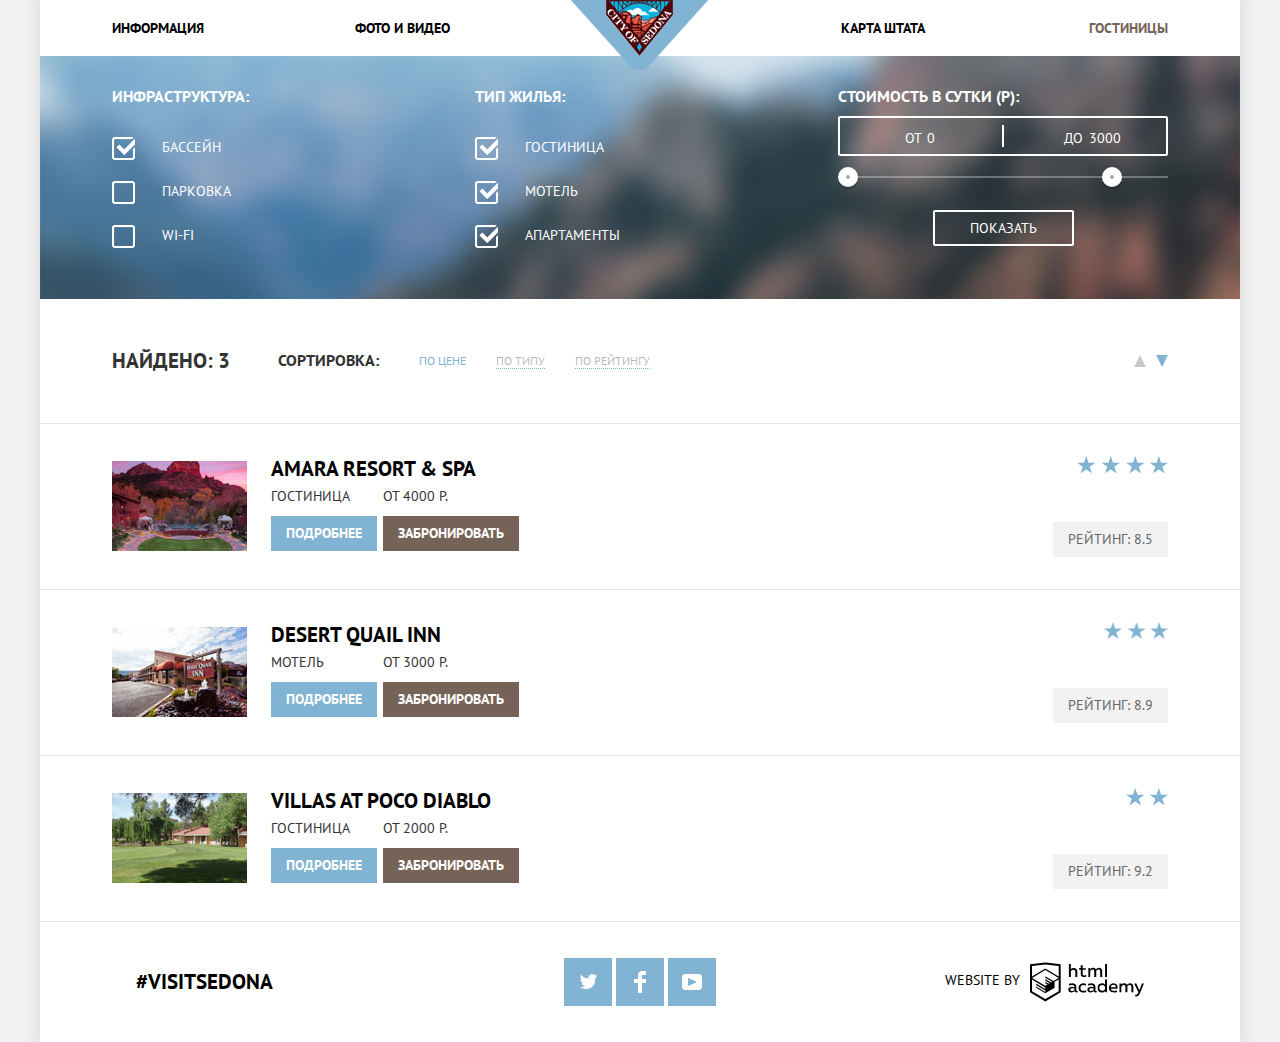
==== commit 9aee372f: "Изменения в разметке и стилях" ====
--- a/hotels.html
+++ b/hotels.html
@@ -32,15 +32,15 @@
                             <legend>Инфраструктура:</legend>
                             <ul>
                                 <li class='filter-option'>
-                                    <input type='checkbox' id='filter-option-pool' class='visually-hidden filter-input' name='infrastructure-pool' checked>
+                                    <input type='checkbox' id='filter-option-pool' class='visually-hidden filter-input checked' name='infrastructure-pool' checked>
                                     <label for='filter-option-pool'>Бассейн</label>
                                 </li>
                                 <li class='filter-option'>
-                                    <input type='checkbox' id='filter-option-parking' class='visually-hidden filter-input' name='infrastructure-parking'>
+                                    <input type='checkbox' id='filter-option-parking' class='visually-hidden filter-input checked' name='infrastructure-parking'>
                                     <label for='filter-option-parking'>Парковка</label>
                                 </li>
                                 <li class='filter-option'>
-                                    <input type='checkbox' id='filter-option-wi-fi' class='visually-hidden filter-input' name='infrastructure-wi-fi'>
+                                    <input type='checkbox' id='filter-option-wi-fi' class='visually-hidden filter-input checked' name='infrastructure-wi-fi'>
                                     <label for='filter-option-wi-fi'>Wi-Fi</label>
                                 </li>    
                             </ul>    
@@ -225,6 +225,5 @@
         </footer>
     
       </div>
-
   </body>
 </html>--- a/css/style.css
+++ b/css/style.css
@@ -20,6 +20,9 @@
     margin: 0 auto;
     padding: 0;
     
+    -webkit-box-shadow: 0px 0px 15px 5px rgba(0,0,0,0.08);
+    -moz-box-shadow: 0px 0px 15px 5px rgba(0,0,0,0.08);
+    box-shadow: 0px 0px 15px 5px rgba(0,0,0,0.08);
     background-color: #fff;
 }
 
@@ -34,6 +37,10 @@
 img {
     width: 100%;
     height: auto;
+}
+
+.hide {
+    display: none;
 }
 
 .visually-hidden:not(:focus):not(:active),
@@ -94,6 +101,42 @@
     color: rgba(255, 255, 255, 0.3);   
 }
 
+
+input::placeholder {
+    font-family: 'PT Sans', 'Arial', sans-serif;
+    color: #000;
+    font-weight: 700;
+    text-transform: uppercase;
+}
+
+input::-webkit-input-placeholder {
+    font-family: 'PT Sans', 'Arial', sans-serif;
+    color: #000;
+    font-weight: 700;
+    text-transform: uppercase;
+}
+
+input:-ms-input-placeholder {
+    font-family: 'PT Sans', 'Arial', sans-serif;
+    color: #000;
+    font-weight: 700;
+    text-transform: uppercase;
+}
+
+input:-moz-placeholder {
+    font-family: 'PT Sans', 'Arial', sans-serif;
+    color: #000;
+    font-weight: 700;
+    text-transform: uppercase;
+}
+
+input::-moz-placeholder {
+    font-family: 'PT Sans', 'Arial', sans-serif;
+    color: #000;
+    font-weight: 700;
+    text-transform: uppercase;
+}
+
 /* index - header */
 
 .main-header {
@@ -114,8 +157,8 @@
     margin: 0;
     padding-left: 6%;
     padding-right: 6%;
-    padding-top: 24px;
-    padding-bottom: 26px;
+    padding-top: 15px;
+    padding-bottom: 15px;
 }
 
 .main-navigation li {
@@ -123,8 +166,14 @@
     text-align: left;
 }
 
+.main-navigation li:nth-child(1),
+.main-navigation li:nth-child(2) {
+    margin-right: 3%;
+}
+
 .main-navigation li:nth-child(3),
 .main-navigation li:nth-child(4) {
+    margin-left: 3%;
     text-align: right;
 }
 
@@ -158,8 +207,8 @@
 /* index - welcome */
 
 .welcome {
-    padding-top: 74px;
-    padding-bottom: 84px;
+    padding-top: 75px;
+    padding-bottom: 82px;
     
     background-image: url('../img/divider.png'), url('../img/background.jpg');
     background-repeat: no-repeat;
@@ -189,13 +238,13 @@
     line-height: 26px;
     font-weight: 700;
     
-    margin: 0 auto 42px;
+    margin: 0 auto 28px;
 }
 
 .features > p {
     line-height: 26px;
     
-    margin-bottom: 60px;
+    margin-bottom: 50px;
 }
 
 .features-list h3 {
@@ -327,6 +376,10 @@
     width: 568px;
     z-index: 2;
     
+    -webkit-box-shadow: 0px 0px 15px 5px rgba(0,0,0,0.08);
+    -moz-box-shadow: 0px 0px 15px 5px rgba(0,0,0,0.08);
+    box-shadow: 0px 0px 15px 5px rgba(0,0,0,0.08);
+    background-color: #fff;
     background-color: #fff;
 }
 
@@ -340,7 +393,8 @@
     padding: 0;
 }
 
-.booking-form p {
+.booking-form p,
+.booking-form .trip-participants {
     display: flex;
     position: relative;
     flex-wrap: wrap;
@@ -365,19 +419,25 @@
     background-color: #f2f2f2;
 }
 
-.booking-form input:first-of-type {
+
+.booking-form input:first-of-type{
     margin-left: auto;
 }
 
-.booking-form input[type='number'] {
-    position: relative;
+.trip-participants {
+    display: flex;
+    justify-content: space-between;
+}
+
+.trip-participants input {
+    margin-left: auto;
+    padding: 0;
     width: 115px;
-    margin-right: 31px;
     text-align: center;
 }
 
-.booking-form input[type='number']:last-of-type {
-    margin-right: 0;
+.trip-participants p input:last-of-type {
+/*    margin-right: 0;*/
 }
 
 .booking-date svg {
@@ -386,8 +446,75 @@
     top: 9px;
 }
 
-label[for='booking-children'] {
+.booking-date svg path {
+    fill: #d7d7d7;
+}
+
+.booking-date svg:focus path,
+.booking-date svg:hover path {
+    fill: #0f0f0f;
+    cursor: pointer;
+}
+
+.booking-date svg:active  path{
+    fill: #81b3d2;
+    cursor: pointer;
+}
+
+.trip-participants label[for='booking-children'] {
     margin-right: 30px;
+}
+
+.trip-participants label[for='booking-adults'] {
+    margin-right: 78px;
+}
+
+.trip-participants p {
+    position: relative;
+}
+
+.trip-participants p:first-child::before {
+    content: '';
+    position: absolute;
+    width: 12px;
+    height: 3px;
+    left: 164px;
+    top: 18px;
+    
+    background-image: url('../img/minus.png');
+}
+
+.trip-participants p:first-child::after {
+    content: '';
+    position: absolute;
+    width: 11px;
+    height: 11px;
+    left: 240px;
+    top: 14px;
+    
+    background-image: url('../img/plus.png');
+}
+
+.trip-participants p:last-child::before {
+    content: '';
+    position: absolute;
+    width: 12px;
+    height: 3px;
+    left: 84px;
+    top: 18px;
+    
+    background-image: url('../img/minus.png');
+}
+
+.trip-participants p:last-child::after {
+    content: '';
+    position: absolute;
+    width: 11px;
+    height: 11px;
+    left: 157px;
+    top: 14px;
+    
+    background-image: url('../img/plus.png');
 }
 
 
@@ -454,9 +581,9 @@
     padding-left: 50px;
 }
 
-.filter-option input[type='checkbox'] + label::before,
-.filter-option input[type='checkbox'] + label:focus::before,
-.filter-option input[type='checkbox'] + label:hover::before {
+.filter-input[type='checkbox'] + label::before,
+.filter-input[type='checkbox'] + label:focus::before,
+.filter-input[type='checkbox'] + label:hover::before {
     content: '';
     position: absolute;
     
@@ -470,9 +597,9 @@
     background-position: 0 0;
 }
 
-.filter-option input[checked] + label::before,
-.filter-option input[checked] + label:hover::before,
-.filter-option input[checked] + label:focus::before {
+.filter-input:checked + label::before,
+.filter-input:checked + label:hover::before,
+.filter-input:checked + label:focus::before {
     height: 27px;
     background-image: url('../img/checkbox-on.png');
 }
@@ -686,6 +813,7 @@
     border-left-width: 6px; 
 }
 
+
 .arrow-up {
     border-bottom: 12px solid #cacaca;
 }
@@ -694,11 +822,35 @@
     border-top: 12px solid #cacaca;
 }
 
-.result-buttons-active .arrow-down {
+.arrow-up:hover,
+.arrow-up:focus {
+    border-bottom: 12px solid #231f20;
+}
+
+.arrow-up:active {
+    border-bottom: 12px solid #81b3d2;
+}
+
+.arrow-down:hover,
+.arrow-down:focus {
+    border-top: 12px solid #231f20;
+}
+
+.arrow-down:active {
     border-top: 12px solid #81b3d2;
 }
 
-.results-button-active .arrow-up {
+.result-buttons-active .arrow-down,
+.result-buttons-active .arrow-down:hover,
+.result-buttons-active .arrow-down:focus,
+.result-buttons-active .arrow-down:active {
+    border-top: 12px solid #81b3d2;
+}
+
+.results-button-active .arrow-up,
+.result-buttons-active .arrow-up:hover,
+.result-buttons-active .arrow-up:focus,
+.result-buttons-active .arrow-up:active {
     border-bottom: 12px solid #81b3d2;
 }
 
@@ -727,7 +879,7 @@
 }
 
 .products-item h1 {
-    margin: 0 0 5px 0;
+    margin: 0 0 4px 0;
     padding: 0;
     color: #000;
     font-size: 21px;
@@ -736,7 +888,7 @@
 }
 
 .products-item p {
-    margin: 0 0 10px 0;
+    margin: 0 0 9px 0;
     padding: 0;
 }
 
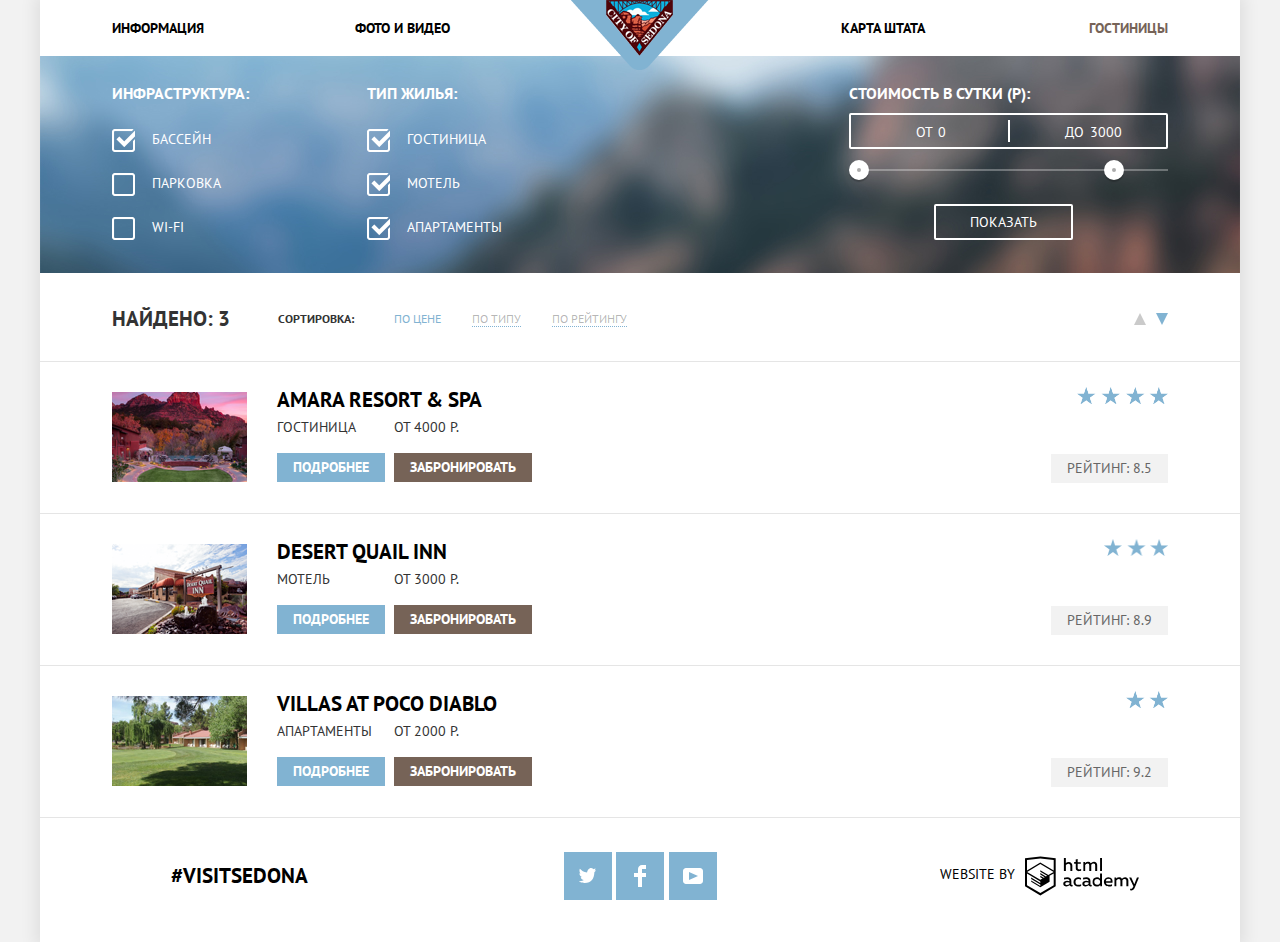
==== commit e593247e: "/" ====
--- a/hotels.html
+++ b/hotels.html
@@ -157,7 +157,7 @@
                         <h1>Villas At Poco Diablo</h1>
                         <div class='products-item-info'>
                             <div>
-                                <p>Гостиница</p>
+                                <p>Апартаменты</p>
                                 <a class='button-blue products-item-details' href='#'>Подробнее</a>
                             </div>
                             <div>
--- a/css/style.css
+++ b/css/style.css
@@ -62,7 +62,7 @@
 .button-blue,
 .button-brown {
     display: inline-block;
-    padding: 7px 15px;
+    padding: 4px 16px;
     
     font: inherit;
     font-size: 14px;
@@ -208,12 +208,12 @@
 
 .welcome {
     padding-top: 75px;
-    padding-bottom: 82px;
+    padding-bottom: 81px;
     
     background-image: url('../img/divider.png'), url('../img/background.jpg');
     background-repeat: no-repeat;
     background-position: center bottom, center top;
-    background-size: 100% 40px, 100% auto;
+    background-size: 100% 57px, 100% auto;
 }
 
 .welcome img {
@@ -249,8 +249,9 @@
 
 .features-list h3 {
     font-size: 21px;
-    
-    margin-bottom: 30px;
+    padding: 0 28.6%;
+    
+    margin-bottom: 26px;
 }
 
 .features-row {
@@ -265,11 +266,17 @@
 
 .features-row:last-of-type {
     background-color: #eee;
+    padding-bottom: 20px;
+}
+
+.features-item span {
+    display: block;
+    margin-bottom: 20px;
 }
 
 .features-item {
     width: 33.33333%;
-    padding: 3%;
+    padding: 2%;
     box-sizing: border-box;
 }
 
@@ -283,9 +290,22 @@
     background-color: #81b3d2;
 }
 
+.features-item-icon {
+    padding-bottom: 68px;
+}
+
 .features-item-icon h3 {
     position: relative;
-    padding-top: 100px;
+    padding-top: 117px;
+    margin-bottom: 24px;
+}
+
+.features-item p {
+    padding: 0 7%;
+}
+
+.features-row:last-of-type p {
+    padding: 0 11%;
 }
 
 .features-item-icon h3::before {
@@ -322,7 +342,7 @@
 /* index - booking */
 
 .booking {
-    padding-top: 56px;
+    padding-top: 60px;
 }
 
 .booking-description {
@@ -331,7 +351,7 @@
 
 .booking-description b {
     display: block;
-    margin-bottom: 36px;
+    margin-bottom: 29px;
     
     font-size: 30px;
     line-height: 24px;
@@ -340,7 +360,7 @@
 
 .booking-description p {
     width: 450px;
-    margin: 0 auto 54px;
+    margin: 0 auto 47px;
     
     line-height: 24px; 
 }
@@ -384,7 +404,7 @@
 }
 
 .booking-form {
-    padding: 55px 30px;
+    padding: 56px 55px 55px;
 }
 
 .booking-form fieldset {
@@ -393,12 +413,17 @@
     padding: 0;
 }
 
-.booking-form p,
-.booking-form .trip-participants {
+.booking-form p {
     display: flex;
     position: relative;
     flex-wrap: wrap;
-    margin: 0 0 30px;
+    margin: 0 0 29px;
+}
+.booking-form .trip-participants {
+    display: flex;
+    position: relative;
+    flex-wrap: wrap;
+    margin: 0 0 24px;
 }
 
 .booking-form label,
@@ -410,9 +435,10 @@
 }
 
 .booking-form input {
-    padding-left: 15px;
+    padding-left: 12px;
     
     width: 345px;
+    box-sizing: border-box;
     height: 38px;
     border: none;
     
@@ -424,6 +450,7 @@
     margin-left: auto;
 }
 
+
 .trip-participants {
     display: flex;
     justify-content: space-between;
@@ -432,13 +459,10 @@
 .trip-participants input {
     margin-left: auto;
     padding: 0;
-    width: 115px;
+    width: 112px;
     text-align: center;
 }
 
-.trip-participants p input:last-of-type {
-/*    margin-right: 0;*/
-}
 
 .booking-date svg {
     position: absolute;
@@ -462,11 +486,11 @@
 }
 
 .trip-participants label[for='booking-children'] {
-    margin-right: 30px;
+    margin-right: 26px;
 }
 
 .trip-participants label[for='booking-adults'] {
-    margin-right: 78px;
+    margin-right: 42px;
 }
 
 .trip-participants p {
@@ -478,7 +502,7 @@
     position: absolute;
     width: 12px;
     height: 3px;
-    left: 164px;
+    left: 125px;
     top: 18px;
     
     background-image: url('../img/minus.png');
@@ -489,7 +513,7 @@
     position: absolute;
     width: 11px;
     height: 11px;
-    left: 240px;
+    left: 200px;
     top: 14px;
     
     background-image: url('../img/plus.png');
@@ -500,7 +524,7 @@
     position: absolute;
     width: 12px;
     height: 3px;
-    left: 84px;
+    left: 78px;
     top: 18px;
     
     background-image: url('../img/minus.png');
@@ -511,7 +535,7 @@
     position: absolute;
     width: 11px;
     height: 11px;
-    left: 157px;
+    left: 153px;
     top: 14px;
     
     background-image: url('../img/plus.png');
@@ -535,8 +559,8 @@
 }
 
 .filter {
-    padding-top: 30px;
-    padding-bottom: 30px;
+    padding-top: 27px;
+    padding-bottom: 12px;
     
     background-image: url('../img/filter-background.jpg');
     background-size: 100% auto;
@@ -560,12 +584,13 @@
 
 .filter-form fieldset:nth-child(2) {
     margin-left: auto;
+    margin-right: 21.5%;
 }
 
 .filter-form legend {
     font-size: 16px;
     font-weight: 700;
-    padding-bottom: 30px;
+    margin-bottom: 25px;
 }
 
 .filter-form ul {
@@ -578,7 +603,7 @@
     display: block;
     cursor: pointer;
     user-select: none;
-    padding-left: 50px;
+    padding-left: 40px;
 }
 
 .filter-input[type='checkbox'] + label::before,
@@ -614,7 +639,7 @@
 
 .filter-range {
     margin-left: auto;
-    width: 330px;
+    width: 319px;
     
     color: #fff;
     text-transform: uppercase;
@@ -629,7 +654,7 @@
 
 .price-controls {
     position: relative;
-    height: 36px;
+    height: 32px;
     margin-bottom: 20px;
 
     border: 2px solid #fff;
@@ -652,7 +677,7 @@
 .price-controls label {
     display: inline-block;
     
-    line-height: 38px;
+    line-height: 32px;
     vertical-align: top;
     
     cursor: pointer;
@@ -660,7 +685,7 @@
 
 .price-controls .min-price,
 .price-controls .max-price {
-    width: 90px;
+    width: 80px;
     padding-left: 65px;
 }
 
@@ -677,7 +702,7 @@
 
 .range-controls {
     position: relative;
-    margin-bottom: 32px;
+    margin-bottom: 33px;
 }
 
 .range-controls .scale {
@@ -720,8 +745,9 @@
 
 .btn-transparent {
     display: block;
+    padding: 6px 34px;
     margin: 0 auto;
-    padding: 6px 35px;
+    transform: translateX(-5px);
     
     font: inherit;
     line-height: 20px;
@@ -745,12 +771,13 @@
 .results {
     display: flex;
     justify-content: flex-start;
-    padding-top: 34px;
-    padding-bottom: 34px;
+    padding-top: 18px;
+    padding-bottom: 14px;
     border-bottom: 1px solid #e5e5e5;
 }
 
 .results h3 {
+    font-size: 12px;
     align-self: center;
     margin-left: 48px;
 }
@@ -764,7 +791,8 @@
 }
 
 .results-sort li {
-    margin-left: 30px;
+    text-align: center;
+    margin-left: 31px;
 }
 
 .results-sort li:first-of-type {
@@ -858,14 +886,14 @@
 
 .products-item {
     display: flex;
-    padding-top: 32px;
-    padding-bottom: 32px;
+    padding-top: 25px;
+    padding-bottom: 25px;
     border-bottom: 1px solid #e5e5e5;
 }
 
 .products-image {
     padding-top: 5px;
-    margin-right: 24px;
+    margin-right: 30px;
 }
 
 .products-item-info {
@@ -875,7 +903,7 @@
 }
 
 .products-item-info div:last-child {
-    margin-left: 6px;
+    margin-left: 9px;
 }
 
 .products-item h1 {
@@ -888,9 +916,10 @@
 }
 
 .products-item p {
-    margin: 0 0 9px 0;
-    padding: 0;
-}
+    margin: 0 0 15px ;
+    padding: 0;
+}
+
 
 .products-rating {
     display: flex;
@@ -911,6 +940,7 @@
     
     background-color: #f2f2f2;
     cursor: default;
+    margin-bottom: 5px;
 }
 
 
@@ -950,8 +980,8 @@
     align-items: center;
     
     position: absolute;
-    padding-top: 36px;
-    padding-bottom: 36px;
+    padding-top: 37px;
+    padding-bottom: 42px;
     width: 100%;
     bottom: 0;
     background-color: rgba(255, 255, 255, 0.9);
@@ -964,14 +994,16 @@
     font-weight: 700;
     color: #000;
     width: 230px;
+    box-sizing: border-box;
     margin-left: 8%;
+    padding-left: 35px;
 }
 
 .social-links {
     display: flex;
     flex-wrap: wrap;
     justify-content: space-between;
-    width: 152px;
+    width: 153px;
     padding: 0;
     margin: 0 auto;
 }
@@ -1002,6 +1034,8 @@
     text-align: right;
     margin-right: 8%;
     width: 230px;
+    box-sizing: border-box;
+    padding-right: 5px;
 }
 
 .footer-copyright svg {
@@ -1030,5 +1064,6 @@
 }
 
 .inner-footer {
+    padding-top: 34px;
     position: static;
 }
